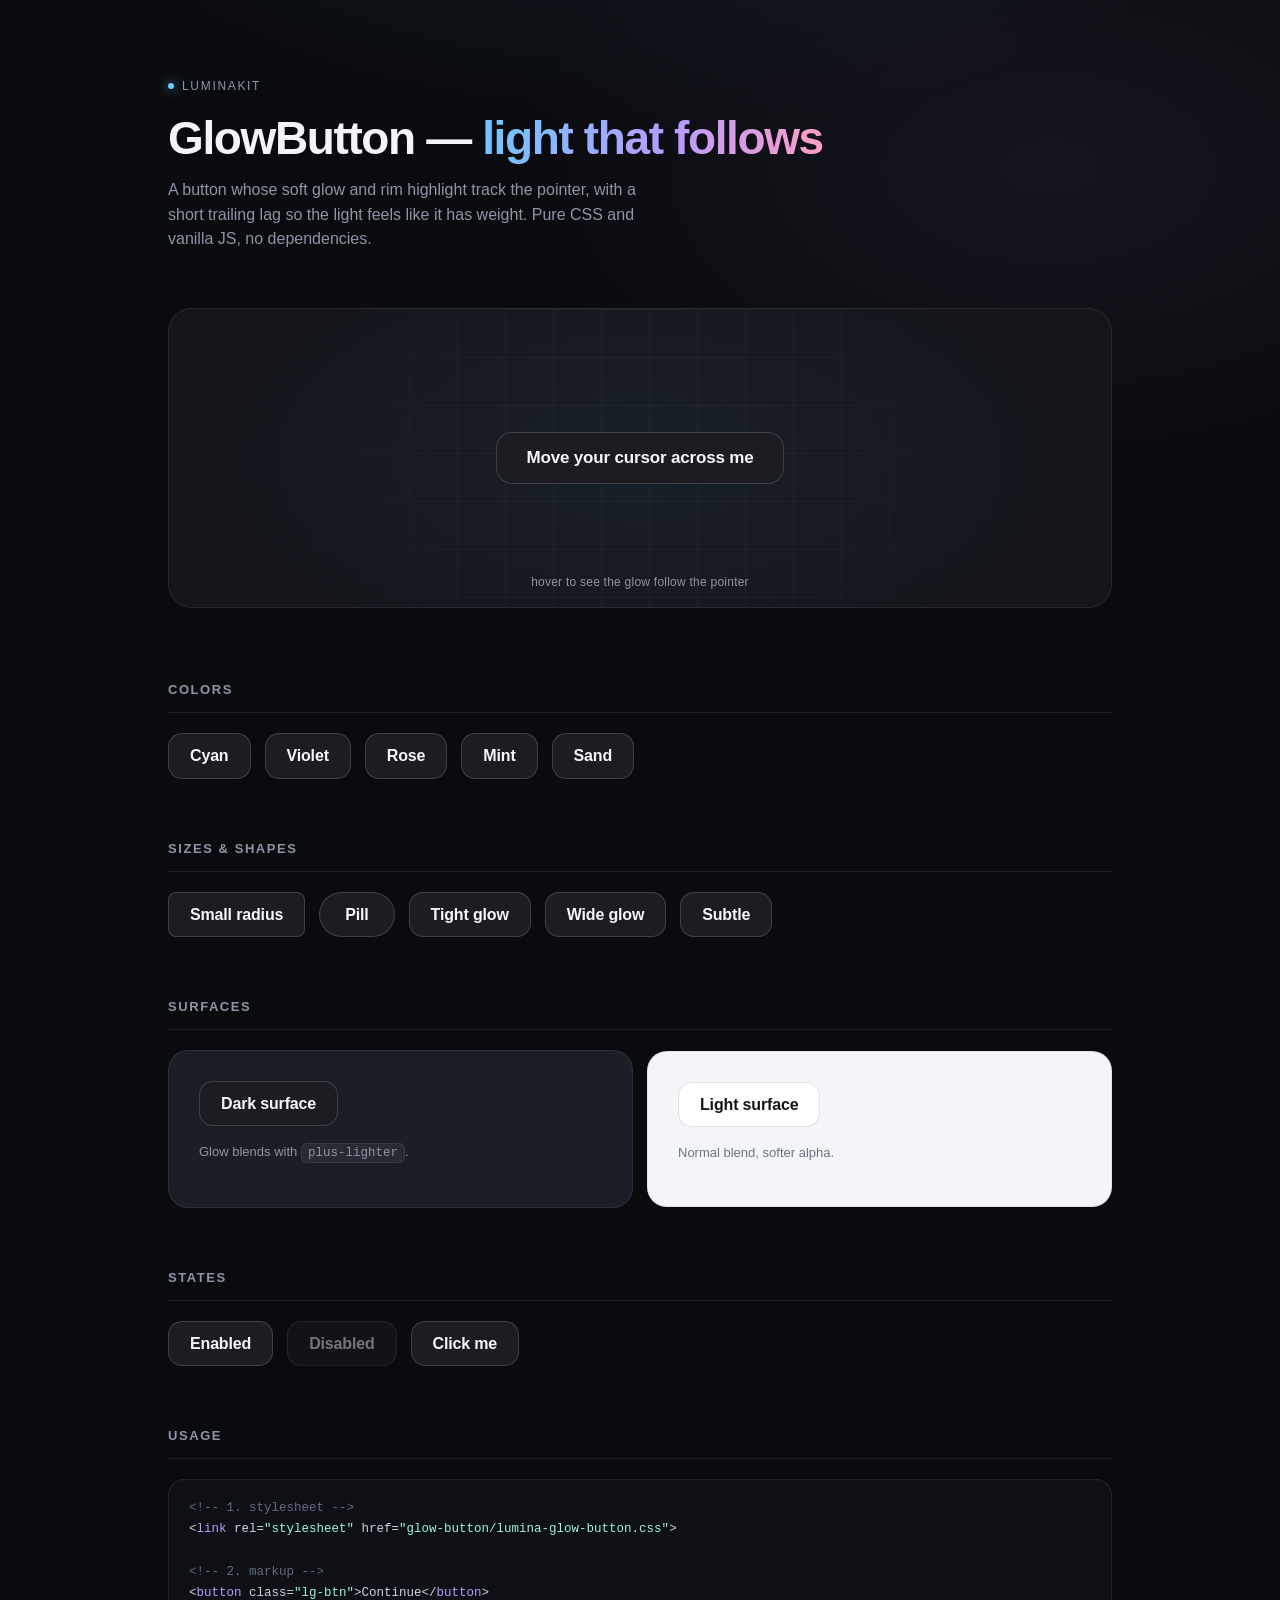
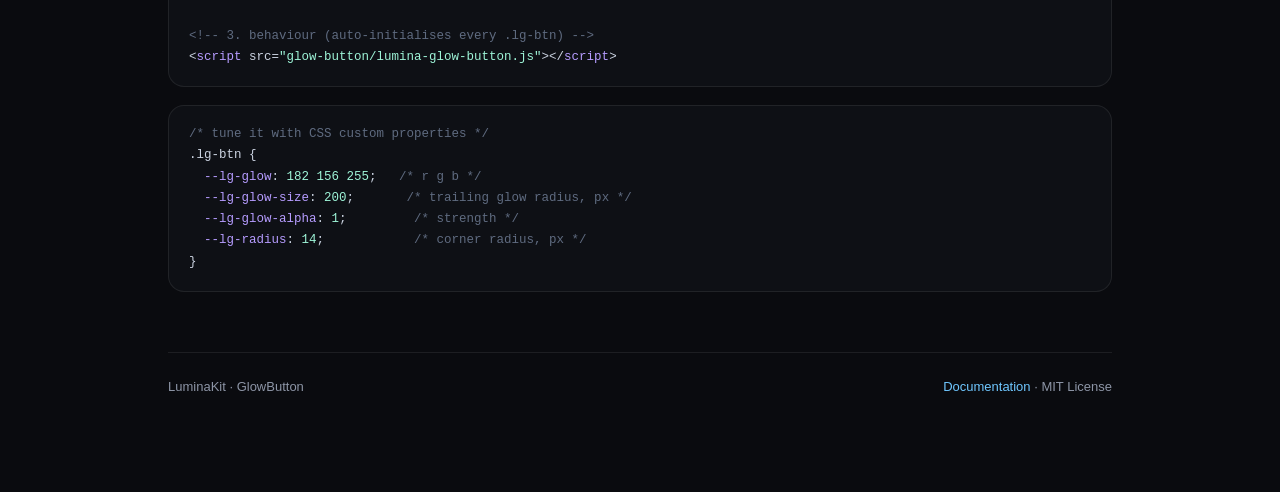
==== web/index.html @ 327c4df5 "feat(web): add GlowButton — pointer-following glow button - Pure HTML/CSS/JS, no dependencies; three" ====
<!DOCTYPE html>
<html lang="en">
<head>
<meta charset="utf-8">
<meta name="viewport" content="width=device-width, initial-scale=1">
<title>LuminaKit — GlowButton</title>
<link rel="stylesheet" href="glow-button/lumina-glow-button.css">
<style>
  :root {
    --bg: #0a0b0f;
    --surface: #14161c;
    --surface-2: #1b1e26;
    --ink: #f2f4f8;
    --muted: #8d95a6;
    --line: rgba(255, 255, 255, 0.08);
    --cyan: 111 199 255;
    --violet: 182 156 255;
    --rose: 255 158 196;
    --mint: 158 245 216;
    --sand: 255 214 158;
  }

  * { box-sizing: border-box; }

  html, body { margin: 0; }

  body {
    background:
      radial-gradient(1100px 620px at 50% -12%, rgba(111, 199, 255, 0.10), transparent 62%),
      radial-gradient(900px 520px at 82% 8%, rgba(182, 156, 255, 0.07), transparent 60%),
      var(--bg);
    color: var(--ink);
    font-family: -apple-system, BlinkMacSystemFont, "Segoe UI", "PingFang SC",
      "Hiragino Sans GB", "Microsoft YaHei", Roboto, Helvetica, Arial, sans-serif;
    -webkit-font-smoothing: antialiased;
    line-height: 1.55;
    min-height: 100vh;
  }

  .wrap {
    max-width: 1000px;
    margin: 0 auto;
    padding: 72px 28px 96px;
  }

  header { margin-bottom: 56px; }

  .eyebrow {
    display: inline-flex;
    align-items: center;
    gap: 8px;
    font-size: 12px;
    letter-spacing: 0.14em;
    text-transform: uppercase;
    color: var(--muted);
    margin-bottom: 18px;
  }

  .eyebrow .pip {
    width: 6px; height: 6px; border-radius: 50%;
    background: rgb(var(--cyan));
    box-shadow: 0 0 12px rgb(var(--cyan) / 0.9);
  }

  h1 {
    font-size: clamp(30px, 5vw, 46px);
    line-height: 1.1;
    letter-spacing: -0.03em;
    font-weight: 640;
    margin: 0 0 14px;
  }

  h1 .grad {
    background: linear-gradient(96deg, rgb(var(--cyan)), rgb(var(--violet)) 55%, rgb(var(--rose)));
    -webkit-background-clip: text;
    background-clip: text;
    color: transparent;
  }

  .lede {
    color: var(--muted);
    font-size: 16px;
    max-width: 56ch;
    margin: 0;
  }

  /* ---------- hero stage ---------- */
  .stage {
    position: relative;
    display: grid;
    place-items: center;
    min-height: 300px;
    margin: 0 0 72px;
    border: 1px solid var(--line);
    border-radius: 24px;
    background:
      radial-gradient(600px 300px at 50% 50%, rgba(111, 199, 255, 0.06), transparent 70%),
      var(--surface);
    overflow: hidden;
  }

  .stage::after {
    content: "";
    position: absolute;
    inset: 0;
    background-image:
      linear-gradient(var(--line) 1px, transparent 1px),
      linear-gradient(90deg, var(--line) 1px, transparent 1px);
    background-size: 48px 48px;
    mask-image: radial-gradient(circle at 50% 50%, #000 30%, transparent 78%);
    -webkit-mask-image: radial-gradient(circle at 50% 50%, #000 30%, transparent 78%);
    pointer-events: none;
    opacity: 0.5;
  }

  .stage .lg-btn {
    position: relative;
    z-index: 1;
    font-size: 17px;
    --lg-pad-x: 30px;
    --lg-pad-y: 16px;
    --lg-radius: 16;
    --lg-glow-size: 220;
  }

  .hint {
    position: absolute;
    bottom: 16px;
    left: 0; right: 0;
    text-align: center;
    font-size: 12px;
    color: var(--muted);
    letter-spacing: 0.02em;
  }

  /* ---------- sections ---------- */
  section { margin-bottom: 60px; }

  h2 {
    font-size: 13px;
    font-weight: 600;
    letter-spacing: 0.12em;
    text-transform: uppercase;
    color: var(--muted);
    margin: 0 0 20px;
    padding-bottom: 12px;
    border-bottom: 1px solid var(--line);
  }

  .row {
    display: flex;
    flex-wrap: wrap;
    gap: 14px;
    align-items: center;
  }

  .panel {
    border: 1px solid var(--line);
    border-radius: 20px;
    padding: 30px;
    background: var(--surface);
  }

  .panel--light {
    background: #f4f5f8;
    border-color: rgba(0, 0, 0, 0.08);
  }

  .panel--dark {
    background: var(--surface-2);
  }

  .caption {
    margin-top: 16px;
    font-size: 13px;
    color: var(--muted);
  }

  .panel--light .caption { color: #6b7280; }

  code {
    font-family: ui-monospace, SFMono-Regular, Menlo, monospace;
    font-size: 12.5px;
    background: rgba(255, 255, 255, 0.06);
    border: 1px solid var(--line);
    border-radius: 6px;
    padding: 2px 6px;
  }

  .codeblock {
    margin-top: 18px;
    padding: 18px 20px;
    border: 1px solid var(--line);
    border-radius: 16px;
    background: #0e1015;
    overflow-x: auto;
  }

  .codeblock pre {
    margin: 0;
    font-family: ui-monospace, SFMono-Regular, Menlo, monospace;
    font-size: 12.5px;
    line-height: 1.7;
    color: #cbd3e1;
  }

  .codeblock .c { color: #5f6b80; }
  .codeblock .k { color: rgb(var(--violet)); }
  .codeblock .s { color: rgb(var(--mint)); }

  footer {
    border-top: 1px solid var(--line);
    padding-top: 24px;
    color: var(--muted);
    font-size: 13px;
    display: flex;
    flex-wrap: wrap;
    gap: 12px;
    justify-content: space-between;
  }

  a { color: rgb(var(--cyan)); text-decoration: none; }
  a:hover { text-decoration: underline; }
</style>
</head>
<body>
<div class="wrap">

  <header>
    <div class="eyebrow"><span class="pip"></span>LuminaKit</div>
    <h1>GlowButton — <span class="grad">light that follows</span></h1>
    <p class="lede">
      A button whose soft glow and rim highlight track the pointer, with a short
      trailing lag so the light feels like it has weight. Pure CSS and vanilla JS,
      no dependencies.
    </p>
  </header>

  <div class="stage">
    <button class="lg-btn" type="button">Move your cursor across me</button>
    <div class="hint">hover to see the glow follow the pointer</div>
  </div>

  <section>
    <h2>Colors</h2>
    <div class="row" id="colors"></div>
  </section>

  <section>
    <h2>Sizes &amp; shapes</h2>
    <div class="row">
      <button class="lg-btn" type="button" style="--lg-radius:8">Small radius</button>
      <button class="lg-btn" type="button" style="--lg-radius:999;--lg-pad-x:26px">Pill</button>
      <button class="lg-btn" type="button" style="--lg-glow-size:90">Tight glow</button>
      <button class="lg-btn" type="button" style="--lg-glow-size:320">Wide glow</button>
      <button class="lg-btn" type="button" style="--lg-glow-alpha:.45">Subtle</button>
    </div>
  </section>

  <section>
    <h2>Surfaces</h2>
    <div class="row">
      <div class="panel panel--dark" style="flex:1 1 320px">
        <div class="row">
          <button class="lg-btn" type="button" style="--lg-glow:var(--violet)">Dark surface</button>
        </div>
        <p class="caption">Glow blends with <code>plus-lighter</code>.</p>
      </div>
      <div class="panel panel--light" style="flex:1 1 320px">
        <div class="row">
          <button class="lg-btn lg-btn--light" type="button" style="--lg-glow:var(--cyan)">Light surface</button>
        </div>
        <p class="caption">Normal blend, softer alpha.</p>
      </div>
    </div>
  </section>

  <section>
    <h2>States</h2>
    <div class="row">
      <button class="lg-btn" type="button" style="--lg-glow:var(--mint)">Enabled</button>
      <button class="lg-btn" type="button" aria-disabled="true">Disabled</button>
      <button class="lg-btn" type="button" style="--lg-glow:var(--sand)">Click me</button>
    </div>
  </section>

  <section>
    <h2>Usage</h2>
    <div class="codeblock">
<pre><span class="c">&lt;!-- 1. stylesheet --&gt;</span>
&lt;<span class="k">link</span> rel=<span class="s">"stylesheet"</span> href=<span class="s">"glow-button/lumina-glow-button.css"</span>&gt;

<span class="c">&lt;!-- 2. markup --&gt;</span>
&lt;<span class="k">button</span> class=<span class="s">"lg-btn"</span>&gt;Continue&lt;/<span class="k">button</span>&gt;

<span class="c">&lt;!-- 3. behaviour (auto-initialises every .lg-btn) --&gt;</span>
&lt;<span class="k">script</span> src=<span class="s">"glow-button/lumina-glow-button.js"</span>&gt;&lt;/<span class="k">script</span>&gt;</pre>
    </div>
    <div class="codeblock">
<pre><span class="c">/* tune it with CSS custom properties */</span>
.lg-btn {
  <span class="k">--lg-glow</span>: <span class="s">182 156 255</span>;   <span class="c">/* r g b */</span>
  <span class="k">--lg-glow-size</span>: <span class="s">200</span>;       <span class="c">/* trailing glow radius, px */</span>
  <span class="k">--lg-glow-alpha</span>: <span class="s">1</span>;         <span class="c">/* strength */</span>
  <span class="k">--lg-radius</span>: <span class="s">14</span>;            <span class="c">/* corner radius, px */</span>
}</pre>
    </div>
  </section>

  <footer>
    <span>LuminaKit · GlowButton</span>
    <span><a href="../README.md">Documentation</a> · MIT License</span>
  </footer>

</div>

<script src="glow-button/lumina-glow-button.js"></script>
<script>
  // Color swatches, built here so the page stays a single file
  (function () {
    var palette = [
      { name: "Cyan",   rgb: "111 199 255" },
      { name: "Violet", rgb: "182 156 255" },
      { name: "Rose",   rgb: "255 158 196" },
      { name: "Mint",   rgb: "158 245 216" },
      { name: "Sand",   rgb: "255 214 158" }
    ];
    var host = document.getElementById("colors");
    palette.forEach(function (c) {
      var b = document.createElement("button");
      b.type = "button";
      b.className = "lg-btn";
      b.textContent = c.name;
      b.style.setProperty("--lg-glow", c.rgb);
      host.appendChild(b);
    });
    // register the freshly created buttons
    window.LuminaGlowButton.init(host);
  })();
</script>
</body>
</html>
---- web/glow-button/lumina-glow-button.css ----
/*!
 * LuminaKit — GlowButton
 * A button whose glow follows the pointer.
 *
 * Public custom properties (set on .lg-btn or any ancestor):
 *   --lg-glow         glow color as "r g b"            default: 111 199 255
 *   --lg-glow-size    radius of the trailing glow (px) default: 160
 *   --lg-glow-alpha   0–1 overall glow strength        default: 1
 *   --lg-radius       corner radius (px)               default: 14
 *   --lg-bg           surface fill                     default: #1b1d23
 *   --lg-fg           label color                      default: #f5f7fa
 *   --lg-border       resting border color             default: rgba(255,255,255,.16)
 *   --lg-pad-x        horizontal padding               default: 22px
 *   --lg-pad-y        vertical padding                 default: 13px
 */

.lg-btn {
  --lg-glow: 111 199 255;
  --lg-glow-size: 160;
  --lg-glow-alpha: 1;
  --lg-radius: 14;
  --lg-bg: #1b1d23;
  --lg-fg: #f5f7fa;
  --lg-border: rgba(255, 255, 255, 0.16);
  --lg-pad-x: 22px;
  --lg-pad-y: 13px;

  /* live pointer position, driven by JS (unit-space px inside the button) */
  --lg-mx: 50%;
  --lg-my: 50%;
  --lg-hover: 0;

  position: relative;
  isolation: isolate;
  display: inline-flex;
  align-items: center;
  justify-content: center;
  gap: 8px;

  padding: var(--lg-pad-y) var(--lg-pad-x);
  border: 0;
  border-radius: calc(var(--lg-radius) * 1px);
  background: var(--lg-bg);
  color: var(--lg-fg);

  font: inherit;
  font-weight: 550;
  letter-spacing: -0.01em;
  line-height: 1.2;
  cursor: pointer;
  overflow: hidden;
  -webkit-tap-highlight-color: transparent;

  /* resting border drawn via inset shadow so it never fights the glow layers */
  box-shadow: inset 0 0 0 1px var(--lg-border);
  transition:
    transform 0.18s cubic-bezier(0.2, 0.8, 0.3, 1),
    box-shadow 0.25s ease;
}

/* ---- 1. soft radial glow that trails the pointer ---- */
.lg-btn::before {
  content: "";
  position: absolute;
  inset: 0;
  /* Must sit ABOVE the button's own background. z-index:-1 would paint the
     glow behind the surface and make it invisible. */
  z-index: 0;
  border-radius: inherit;
  background: radial-gradient(
    calc(var(--lg-glow-size) * 1px) circle at var(--lg-mx) var(--lg-my),
    rgb(var(--lg-glow) / calc(0.55 * var(--lg-glow-alpha))),
    rgb(var(--lg-glow) / calc(0.20 * var(--lg-glow-alpha))) 45%,
    transparent 72%
  );
  opacity: var(--lg-hover);
  transition: opacity 0.25s ease;
  pointer-events: none;
}

/* ---- 2. edge highlight near the pointer ---- */
.lg-btn::after {
  content: "";
  position: absolute;
  inset: 0;
  z-index: 1;
  border-radius: inherit;
  padding: 1.5px;
  background: radial-gradient(
    calc(var(--lg-glow-size) * 0.9px) circle at var(--lg-mx) var(--lg-my),
    rgb(var(--lg-glow) / calc(0.95 * var(--lg-glow-alpha))),
    rgb(var(--lg-glow) / calc(0.30 * var(--lg-glow-alpha))) 40%,
    transparent 70%
  );
  /* keep only the 1.5px ring */
  -webkit-mask:
    linear-gradient(#000 0 0) content-box,
    linear-gradient(#000 0 0);
  -webkit-mask-composite: xor;
  mask:
    linear-gradient(#000 0 0) content-box,
    linear-gradient(#000 0 0);
  mask-composite: exclude;
  opacity: var(--lg-hover);
  transition: opacity 0.25s ease;
  pointer-events: none;
}

/* ---- 3. hot specular dot right under the cursor ---- */
.lg-btn .lg-dot {
  position: absolute;
  z-index: 2;
  left: var(--lg-mx);
  top: var(--lg-my);
  width: 4px;
  height: 4px;
  margin: -2px 0 0 -2px;
  border-radius: 50%;
  background: radial-gradient(
    circle,
    rgb(255 255 255 / calc(0.85 * var(--lg-glow-alpha))),
    transparent 70%
  );
  opacity: var(--lg-hover);
  transition: opacity 0.25s ease;
  pointer-events: none;
}

/* label sits above every glow layer */
.lg-btn > .lg-label {
  position: relative;
  z-index: 3;
  display: inline-flex;
  align-items: center;
  gap: 8px;
}

/* ---- states ---- */
.lg-btn:hover {
  --lg-hover: 1;
}

.lg-btn:active {
  transform: scale(0.975);
}

.lg-btn:focus-visible {
  outline: 2px solid rgb(var(--lg-glow) / 0.9);
  outline-offset: 2px;
}

.lg-btn:disabled,
.lg-btn[aria-disabled="true"] {
  opacity: 0.45;
  cursor: not-allowed;
  --lg-hover: 0 !important;
}

/* light-backdrop variant: swap to normal blending, softer alpha */
.lg-btn--light {
  --lg-bg: #ffffff;
  --lg-fg: #14161a;
  --lg-border: rgba(20, 22, 26, 0.12);
}
.lg-btn--light::before {
  mix-blend-mode: normal;
  background: radial-gradient(
    calc(var(--lg-glow-size) * 1px) circle at var(--lg-mx) var(--lg-my),
    rgb(var(--lg-glow) / calc(0.30 * var(--lg-glow-alpha))),
    rgb(var(--lg-glow) / calc(0.12 * var(--lg-glow-alpha))) 45%,
    transparent 72%
  );
}
.lg-btn--light::after {
  padding: 1.25px;
}

/* brighter blending on dark surfaces */
.lg-btn:not(.lg-btn--light)::before,
.lg-btn:not(.lg-btn--light)::after {
  mix-blend-mode: plus-lighter;
}

@media (prefers-reduced-motion: reduce) {
  .lg-btn,
  .lg-btn::before,
  .lg-btn::after,
  .lg-btn .lg-dot {
    transition-duration: 0.01ms;
  }
  .lg-btn:active {
    transform: none;
  }
}
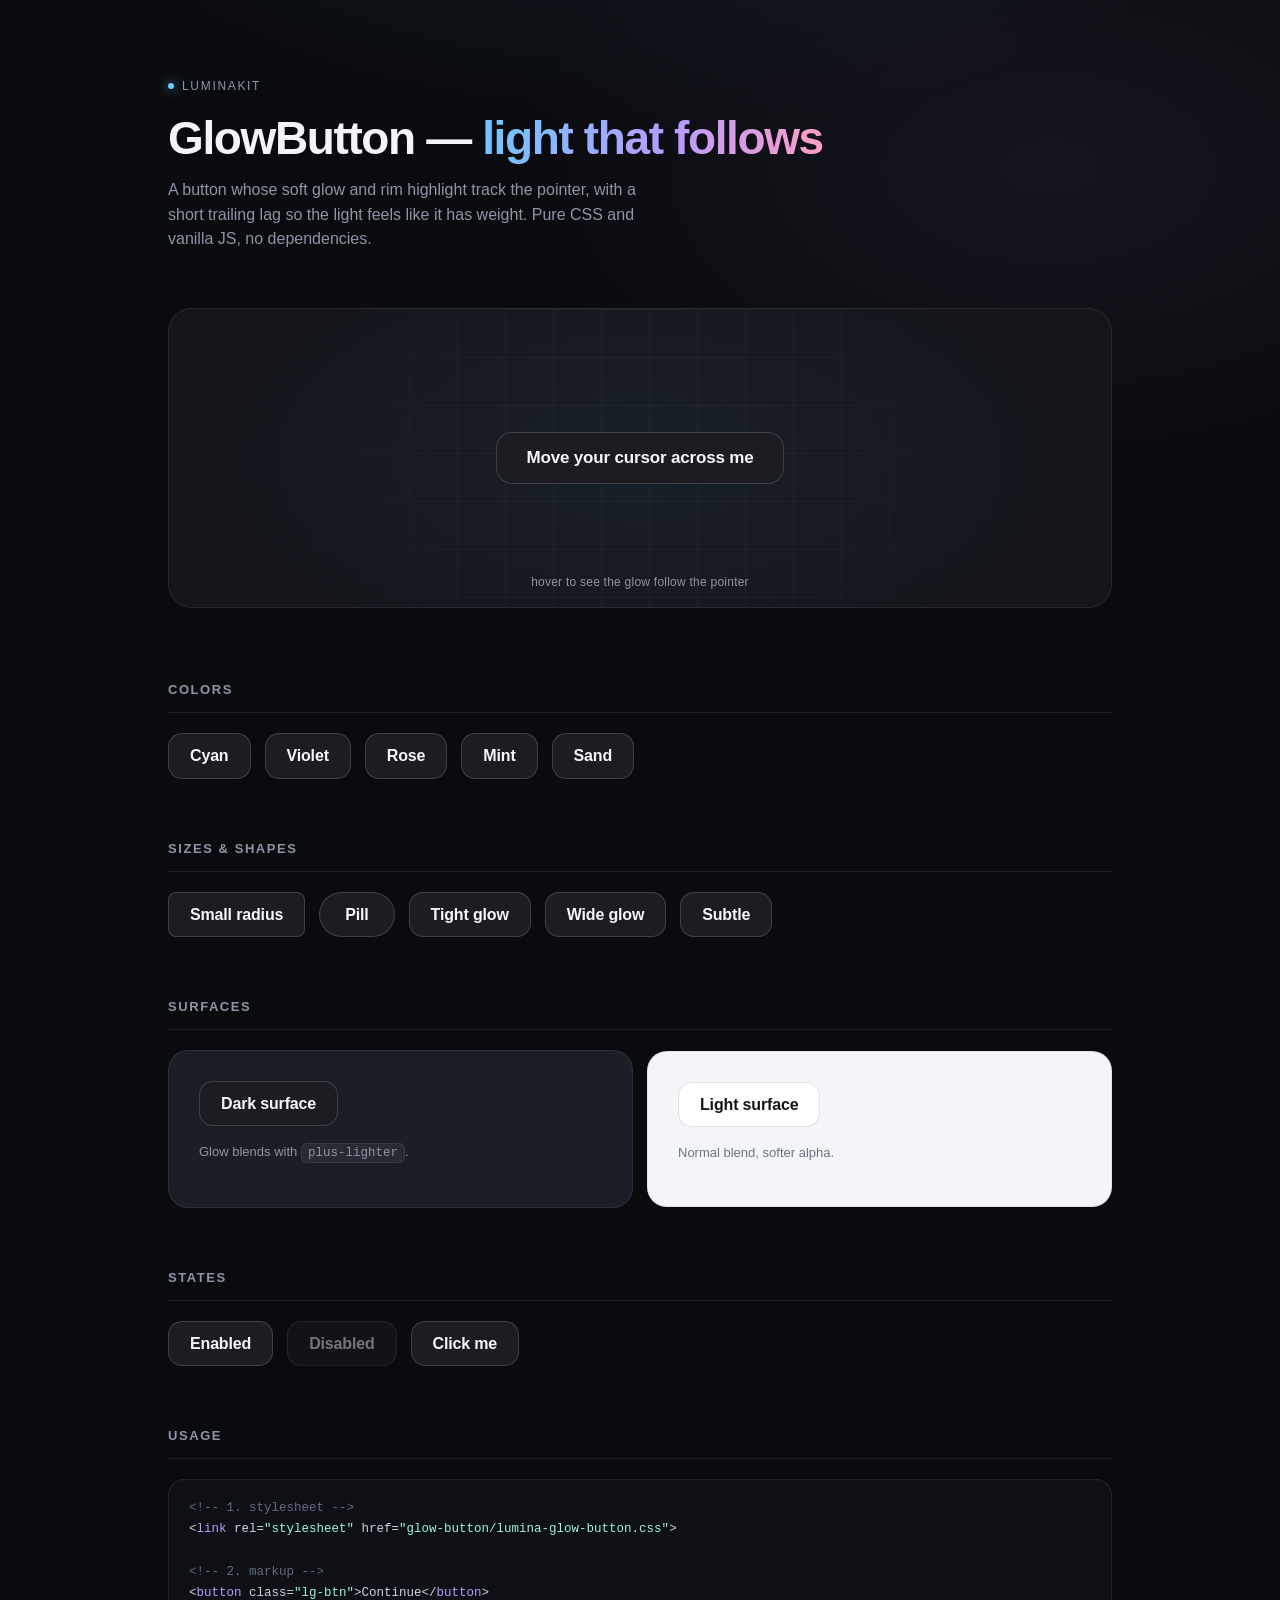
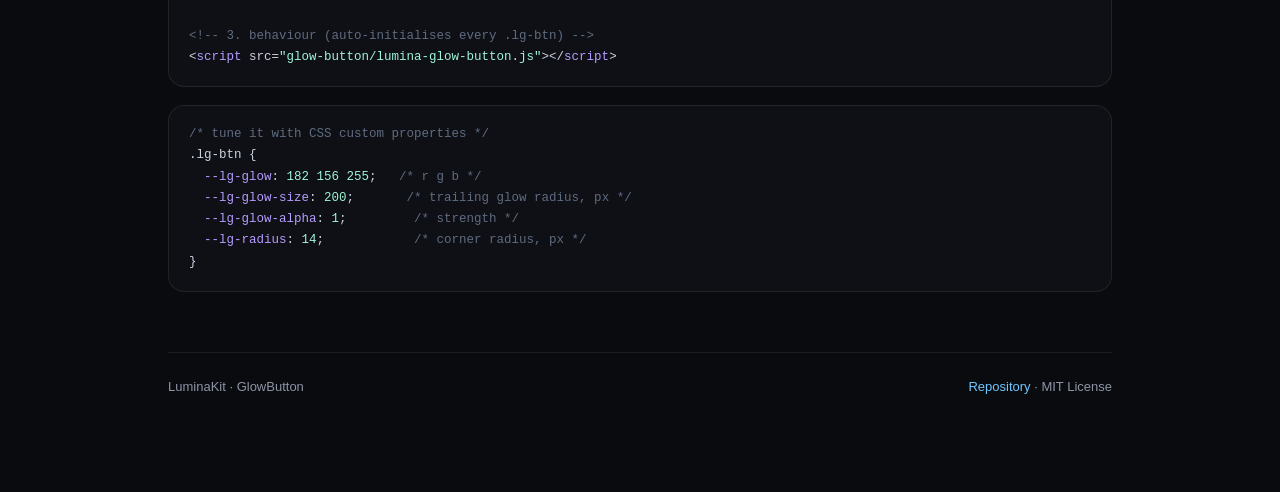
==== commit f759099b: "fix(web): point demo footer to the repo instead of a relative README path A relative ../README.md 40" ====
--- a/web/index.html
+++ b/web/index.html
@@ -309,7 +309,7 @@
 
   <footer>
     <span>LuminaKit · GlowButton</span>
-    <span><a href="../README.md">Documentation</a> · MIT License</span>
+    <span><a href="https://github.com/chen123aaa/LuminaKit">Repository</a> · MIT License</span>
   </footer>
 
 </div>
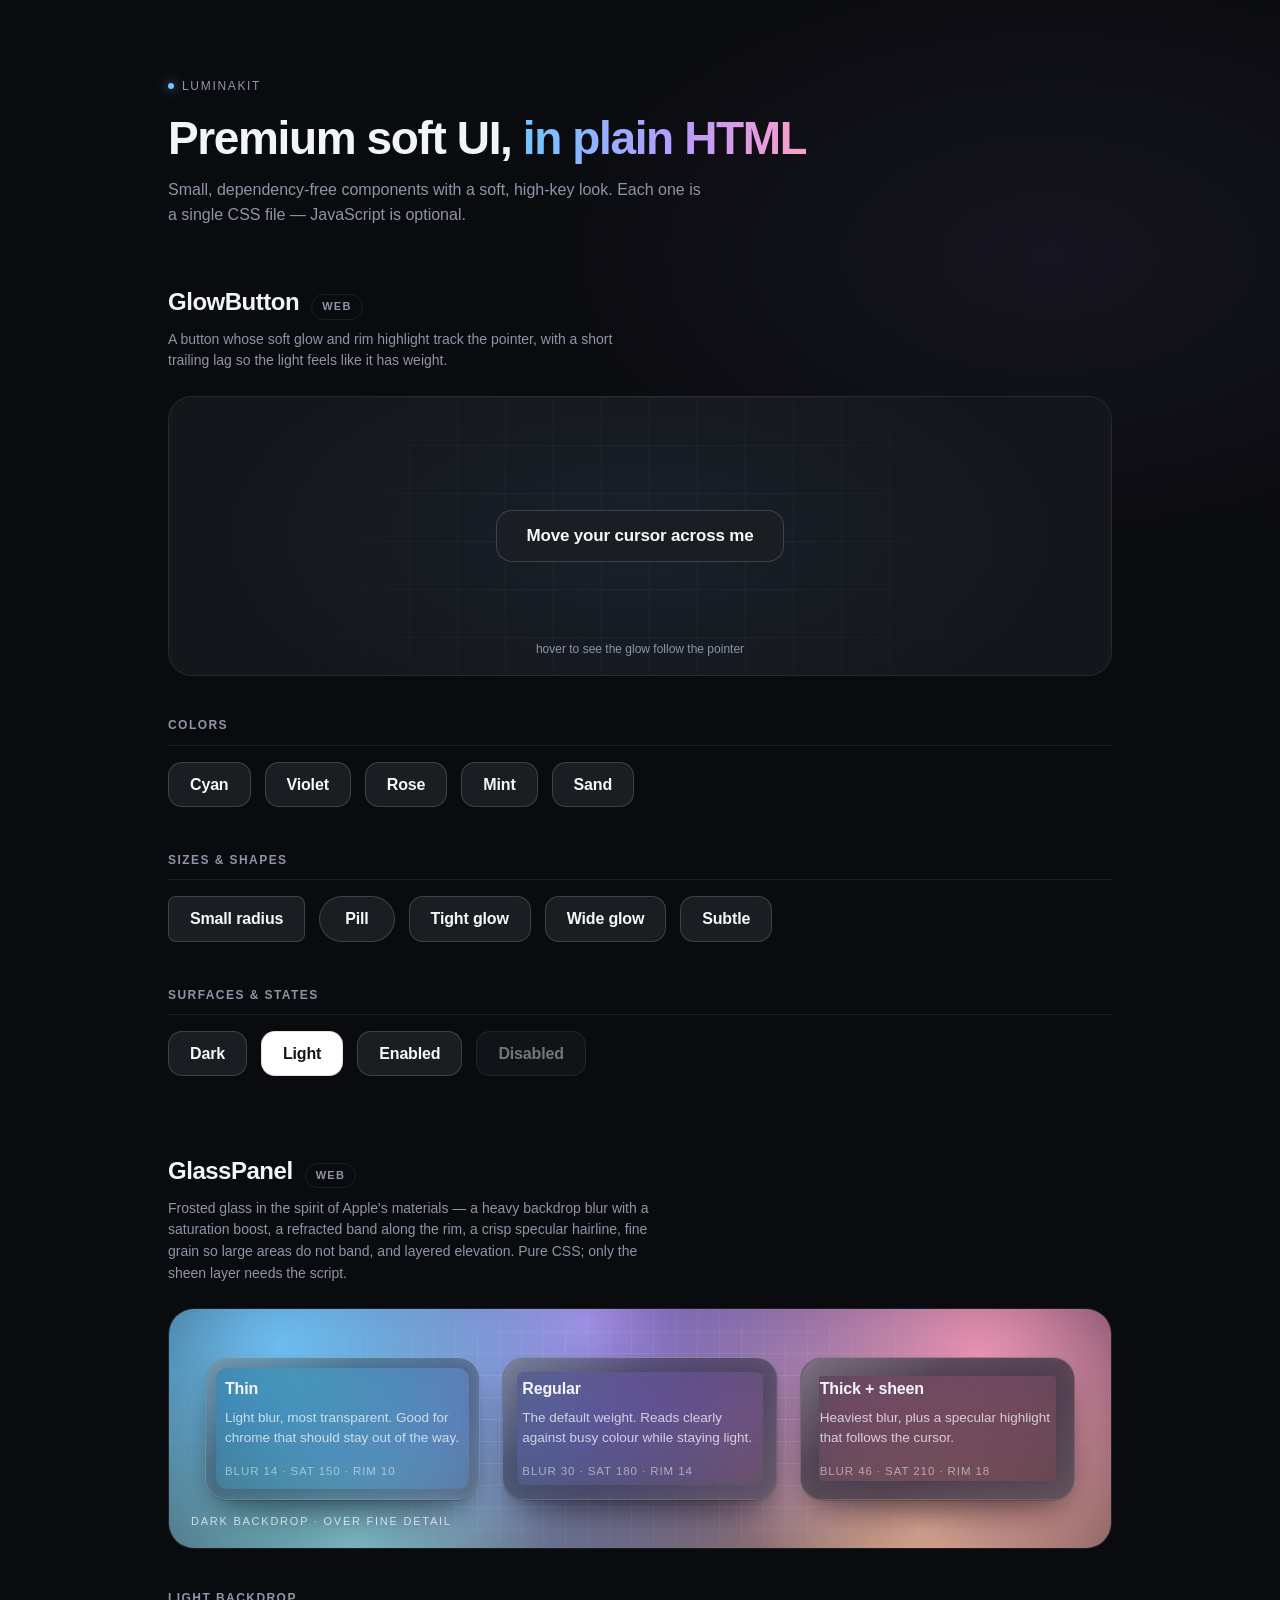
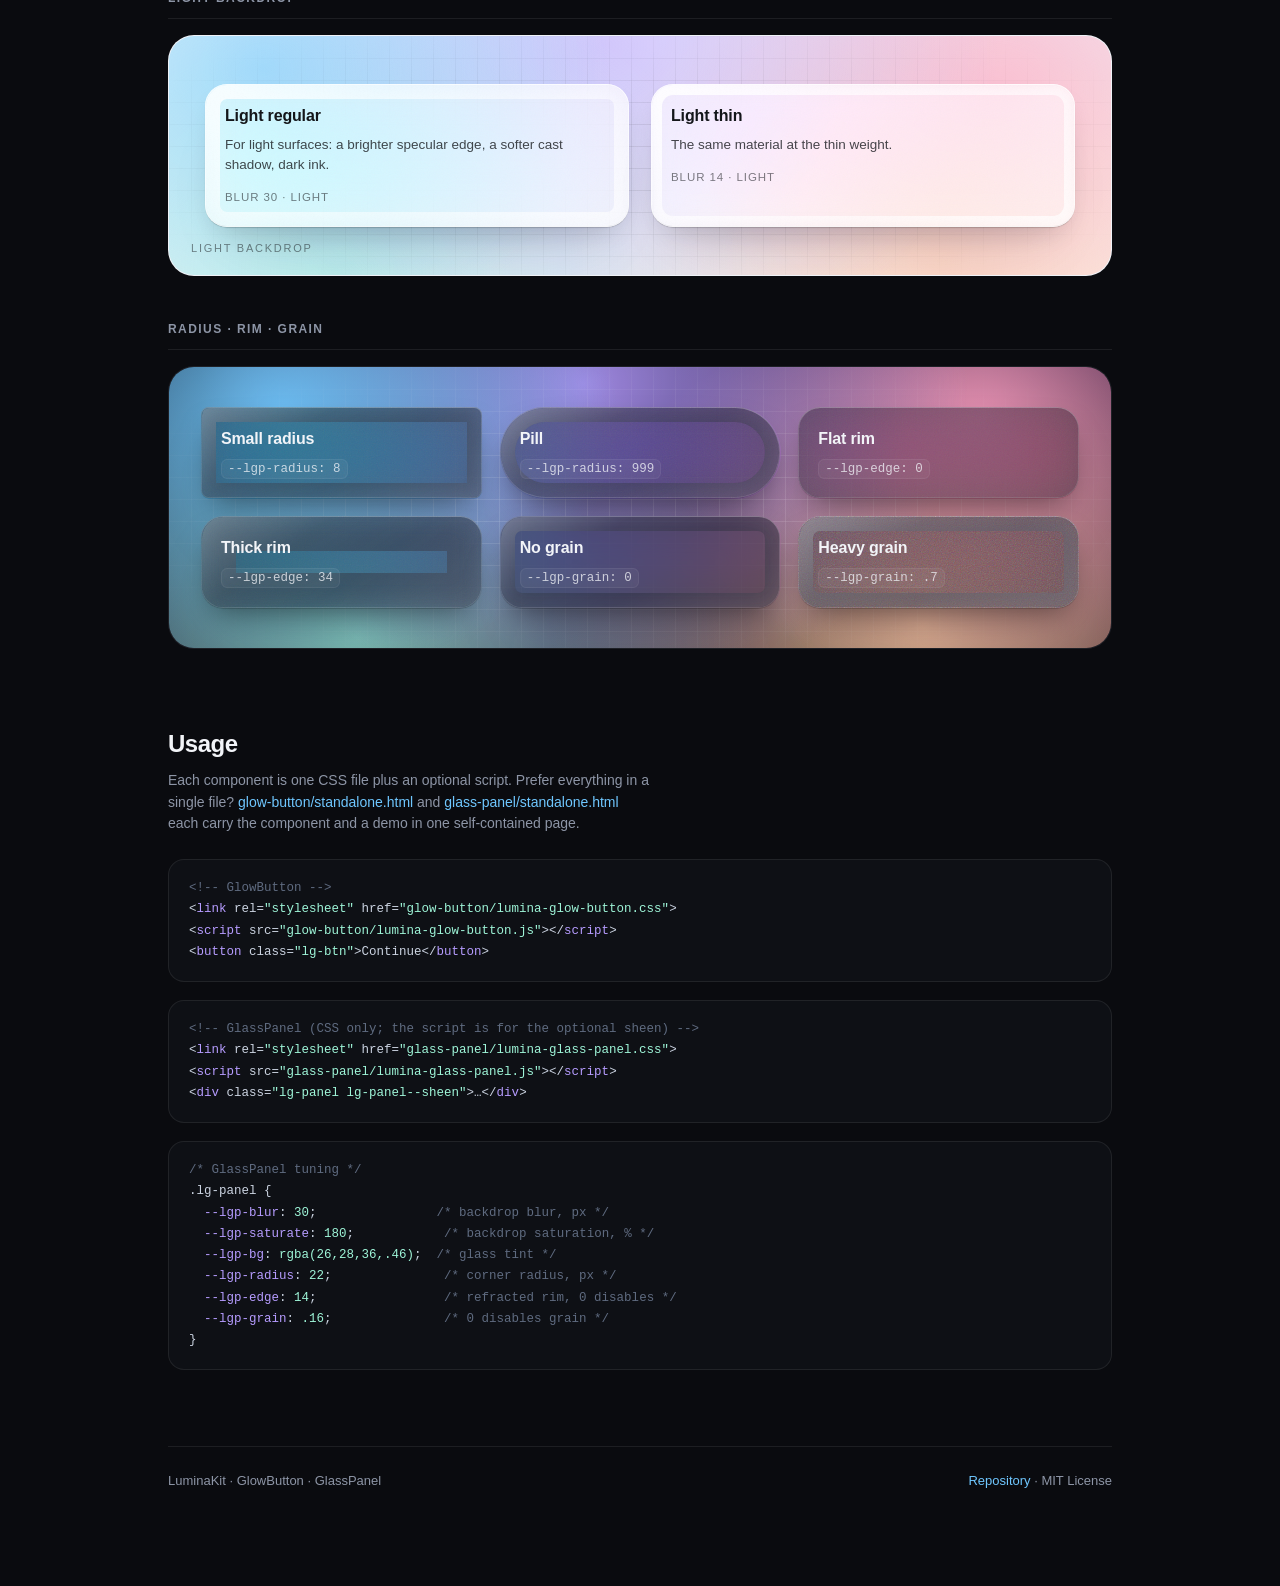
==== commit 4ca725db: "feat(web): add GlassPanel — frosted-glass surface A backdrop-filter glass layer built from four stac" ====
--- a/web/index.html
+++ b/web/index.html
@@ -3,13 +3,13 @@
 <head>
 <meta charset="utf-8">
 <meta name="viewport" content="width=device-width, initial-scale=1">
-<title>LuminaKit — GlowButton</title>
+<title>LuminaKit — components</title>
 <link rel="stylesheet" href="glow-button/lumina-glow-button.css">
+<link rel="stylesheet" href="glass-panel/lumina-glass-panel.css">
 <style>
   :root {
     --bg: #0a0b0f;
     --surface: #14161c;
-    --surface-2: #1b1e26;
     --ink: #f2f4f8;
     --muted: #8d95a6;
     --line: rgba(255, 255, 255, 0.08);
@@ -20,8 +20,7 @@
     --sand: 255 214 158;
   }
 
-  * { box-sizing: border-box; }
-
+  *, *::before, *::after { box-sizing: border-box; }
   html, body { margin: 0; }
 
   body {
@@ -37,190 +36,190 @@
     min-height: 100vh;
   }
 
-  .wrap {
-    max-width: 1000px;
-    margin: 0 auto;
-    padding: 72px 28px 96px;
-  }
+  .wrap { max-width: 1000px; margin: 0 auto; padding: 72px 28px 96px; }
 
   header { margin-bottom: 56px; }
 
   .eyebrow {
-    display: inline-flex;
-    align-items: center;
-    gap: 8px;
-    font-size: 12px;
-    letter-spacing: 0.14em;
-    text-transform: uppercase;
-    color: var(--muted);
-    margin-bottom: 18px;
-  }
-
+    display: inline-flex; align-items: center; gap: 8px;
+    font-size: 12px; letter-spacing: 0.14em; text-transform: uppercase;
+    color: var(--muted); margin-bottom: 18px;
+  }
   .eyebrow .pip {
     width: 6px; height: 6px; border-radius: 50%;
-    background: rgb(var(--cyan));
-    box-shadow: 0 0 12px rgb(var(--cyan) / 0.9);
+    background: rgb(var(--cyan)); box-shadow: 0 0 12px rgb(var(--cyan) / 0.9);
   }
 
   h1 {
-    font-size: clamp(30px, 5vw, 46px);
-    line-height: 1.1;
-    letter-spacing: -0.03em;
-    font-weight: 640;
-    margin: 0 0 14px;
-  }
-
+    font-size: clamp(30px, 5vw, 46px); line-height: 1.1;
+    letter-spacing: -0.03em; font-weight: 640; margin: 0 0 14px;
+  }
   h1 .grad {
     background: linear-gradient(96deg, rgb(var(--cyan)), rgb(var(--violet)) 55%, rgb(var(--rose)));
-    -webkit-background-clip: text;
-    background-clip: text;
-    color: transparent;
-  }
-
-  .lede {
-    color: var(--muted);
-    font-size: 16px;
-    max-width: 56ch;
-    margin: 0;
-  }
-
-  /* ---------- hero stage ---------- */
+    -webkit-background-clip: text; background-clip: text; color: transparent;
+  }
+
+  .lede { color: var(--muted); font-size: 16px; max-width: 60ch; margin: 0; }
+
+  /* component section headings */
+  .comp { margin-bottom: 76px; }
+  .comp > h2 {
+    display: flex; align-items: baseline; gap: 12px; flex-wrap: wrap;
+    font-size: 24px; font-weight: 620; letter-spacing: -0.02em;
+    margin: 0 0 8px; padding: 0; border: 0; text-transform: none; color: var(--ink);
+  }
+  .comp > h2 .tag {
+    font-size: 11px; letter-spacing: 0.12em; text-transform: uppercase;
+    color: var(--muted); border: 1px solid var(--line); border-radius: 999px;
+    padding: 3px 10px; font-weight: 600;
+  }
+  .comp > .sub { color: var(--muted); font-size: 14px; margin: 0 0 24px; max-width: 62ch; }
+
+  h3 {
+    font-size: 12px; font-weight: 600; letter-spacing: 0.12em;
+    text-transform: uppercase; color: var(--muted);
+    margin: 0 0 16px; padding-bottom: 10px; border-bottom: 1px solid var(--line);
+  }
+
+  .row { display: flex; flex-wrap: wrap; gap: 14px; align-items: center; }
+
   .stage {
-    position: relative;
-    display: grid;
-    place-items: center;
-    min-height: 300px;
-    margin: 0 0 72px;
-    border: 1px solid var(--line);
-    border-radius: 24px;
+    position: relative; display: grid; place-items: center; min-height: 280px;
+    margin-bottom: 40px; border: 1px solid var(--line); border-radius: 24px;
     background:
       radial-gradient(600px 300px at 50% 50%, rgba(111, 199, 255, 0.06), transparent 70%),
       var(--surface);
     overflow: hidden;
   }
-
   .stage::after {
-    content: "";
-    position: absolute;
-    inset: 0;
+    content: ""; position: absolute; inset: 0;
     background-image:
       linear-gradient(var(--line) 1px, transparent 1px),
       linear-gradient(90deg, var(--line) 1px, transparent 1px);
     background-size: 48px 48px;
     mask-image: radial-gradient(circle at 50% 50%, #000 30%, transparent 78%);
     -webkit-mask-image: radial-gradient(circle at 50% 50%, #000 30%, transparent 78%);
-    pointer-events: none;
+    pointer-events: none; opacity: 0.5;
+  }
+  .stage .lg-btn {
+    position: relative; z-index: 1; font-size: 17px;
+    --lg-pad-x: 30px; --lg-pad-y: 16px; --lg-radius: 16; --lg-glow-size: 220;
+  }
+  .hint {
+    position: absolute; bottom: 16px; left: 0; right: 0; text-align: center;
+    font-size: 12px; color: var(--muted);
+  }
+
+  section { margin-bottom: 44px; }
+
+  /* ---------- glass stage: a vivid, detailed backdrop so the blur reads ---------- */
+  .glass-stage {
+    position: relative;
+    border: 1px solid var(--line);
+    border-radius: 26px;
+    padding: 48px 36px;
+    overflow: hidden;
+    margin-bottom: 40px;
+    background: #0b0d13;
+    isolation: isolate;
+  }
+  /* big colour fields */
+  .glass-stage .wall {
+    position: absolute; inset: 0; pointer-events: none;
+    background:
+      radial-gradient(540px 440px at 12% 16%, rgb(var(--cyan) / 0.9), transparent 62%),
+      radial-gradient(600px 500px at 44% 6%, rgb(var(--violet) / 0.85), transparent 64%),
+      radial-gradient(500px 440px at 86% 20%, rgb(var(--rose) / 0.85), transparent 62%),
+      radial-gradient(620px 520px at 20% 96%, rgb(var(--mint) / 0.75), transparent 64%),
+      radial-gradient(580px 480px at 80% 92%, rgb(var(--sand) / 0.8), transparent 64%),
+      linear-gradient(158deg, #0f1526, #1b1030 46%, #2a1226);
+  }
+  /* fine high-frequency detail is what actually makes a blur legible */
+  .glass-stage .detail {
+    position: absolute; inset: 0; pointer-events: none; opacity: 0.55;
+    background-image:
+      linear-gradient(rgba(255,255,255,.22) 1px, transparent 1px),
+      linear-gradient(90deg, rgba(255,255,255,.22) 1px, transparent 1px);
+    background-size: 22px 22px;
+    -webkit-mask-image: radial-gradient(ellipse at 50% 50%, #000 25%, transparent 88%);
+    mask-image: radial-gradient(ellipse at 50% 50%, #000 25%, transparent 88%);
+  }
+  .glass-stage .caption {
+    position: absolute; left: 22px; bottom: 18px;
+    font-size: 11px; letter-spacing: 0.16em; text-transform: uppercase;
+    color: rgba(255, 255, 255, 0.72); pointer-events: none;
+  }
+  .glass-stage--light { background: #eef1f6; }
+  .glass-stage--light .wall {
+    background:
+      radial-gradient(540px 440px at 10% 14%, rgb(var(--cyan) / 0.55), transparent 64%),
+      radial-gradient(600px 500px at 46% 4%, rgb(var(--violet) / 0.5), transparent 66%),
+      radial-gradient(500px 440px at 88% 22%, rgb(var(--rose) / 0.55), transparent 64%),
+      radial-gradient(620px 520px at 18% 98%, rgb(var(--mint) / 0.5), transparent 66%),
+      radial-gradient(580px 480px at 82% 94%, rgb(var(--sand) / 0.55), transparent 66%),
+      linear-gradient(158deg, #f3f6fb, #eef0f8 50%, #f7f1f6);
+  }
+  .glass-stage--light .detail {
     opacity: 0.5;
-  }
-
-  .stage .lg-btn {
+    background-image:
+      linear-gradient(rgba(20,22,26,.16) 1px, transparent 1px),
+      linear-gradient(90deg, rgba(20,22,26,.16) 1px, transparent 1px);
+  }
+  .glass-stage--light .caption { color: rgba(20, 22, 26, 0.5); }
+
+  .glass-stage .panels {
     position: relative;
-    z-index: 1;
-    font-size: 17px;
-    --lg-pad-x: 30px;
-    --lg-pad-y: 16px;
-    --lg-radius: 16;
-    --lg-glow-size: 220;
-  }
-
-  .hint {
-    position: absolute;
-    bottom: 16px;
-    left: 0; right: 0;
-    text-align: center;
-    font-size: 12px;
-    color: var(--muted);
-    letter-spacing: 0.02em;
-  }
-
-  /* ---------- sections ---------- */
-  section { margin-bottom: 60px; }
-
-  h2 {
-    font-size: 13px;
-    font-weight: 600;
-    letter-spacing: 0.12em;
-    text-transform: uppercase;
-    color: var(--muted);
-    margin: 0 0 20px;
-    padding-bottom: 12px;
-    border-bottom: 1px solid var(--line);
-  }
-
-  .row {
-    display: flex;
-    flex-wrap: wrap;
-    gap: 14px;
-    align-items: center;
-  }
-
-  .panel {
-    border: 1px solid var(--line);
-    border-radius: 20px;
-    padding: 30px;
-    background: var(--surface);
-  }
-
-  .panel--light {
-    background: #f4f5f8;
-    border-color: rgba(0, 0, 0, 0.08);
-  }
-
-  .panel--dark {
-    background: var(--surface-2);
-  }
-
-  .caption {
-    margin-top: 16px;
-    font-size: 13px;
-    color: var(--muted);
-  }
-
-  .panel--light .caption { color: #6b7280; }
+    display: grid;
+    grid-template-columns: repeat(auto-fit, minmax(230px, 1fr));
+    gap: 22px;
+  }
+
+  .lg-panel h4 {
+    margin: 0 0 6px; font-size: 16px; font-weight: 620; letter-spacing: -0.01em;
+  }
+  .lg-panel p { margin: 0; font-size: 13.5px; opacity: 0.78; line-height: 1.5; }
+  .lg-panel .meta {
+    margin-top: 14px; font-size: 11.5px; letter-spacing: 0.08em;
+    text-transform: uppercase; opacity: 0.55;
+  }
+
+  .panel-grid {
+    display: grid;
+    grid-template-columns: repeat(auto-fit, minmax(210px, 1fr));
+    gap: 18px;
+  }
 
   code {
     font-family: ui-monospace, SFMono-Regular, Menlo, monospace;
-    font-size: 12.5px;
-    background: rgba(255, 255, 255, 0.06);
-    border: 1px solid var(--line);
-    border-radius: 6px;
-    padding: 2px 6px;
+    font-size: 12.5px; background: rgba(255, 255, 255, 0.06);
+    border: 1px solid var(--line); border-radius: 6px; padding: 2px 6px;
   }
 
   .codeblock {
-    margin-top: 18px;
-    padding: 18px 20px;
-    border: 1px solid var(--line);
-    border-radius: 16px;
-    background: #0e1015;
-    overflow-x: auto;
-  }
-
+    margin-top: 18px; padding: 18px 20px; border: 1px solid var(--line);
+    border-radius: 16px; background: #0e1015; overflow-x: auto;
+  }
   .codeblock pre {
-    margin: 0;
-    font-family: ui-monospace, SFMono-Regular, Menlo, monospace;
-    font-size: 12.5px;
-    line-height: 1.7;
-    color: #cbd3e1;
-  }
-
+    margin: 0; font-family: ui-monospace, SFMono-Regular, Menlo, monospace;
+    font-size: 12.5px; line-height: 1.7; color: #cbd3e1;
+  }
   .codeblock .c { color: #5f6b80; }
   .codeblock .k { color: rgb(var(--violet)); }
   .codeblock .s { color: rgb(var(--mint)); }
 
   footer {
-    border-top: 1px solid var(--line);
-    padding-top: 24px;
-    color: var(--muted);
-    font-size: 13px;
-    display: flex;
-    flex-wrap: wrap;
-    gap: 12px;
-    justify-content: space-between;
+    border-top: 1px solid var(--line); padding-top: 24px;
+    color: var(--muted); font-size: 13px;
+    display: flex; flex-wrap: wrap; gap: 12px; justify-content: space-between;
   }
 
   a { color: rgb(var(--cyan)); text-decoration: none; }
   a:hover { text-decoration: underline; }
+
+  @media (max-width: 620px) {
+    .wrap { padding: 48px 18px 72px; }
+    .glass-stage { padding: 32px 20px; }
+  }
 </style>
 </head>
 <body>
@@ -228,95 +227,189 @@
 
   <header>
     <div class="eyebrow"><span class="pip"></span>LuminaKit</div>
-    <h1>GlowButton — <span class="grad">light that follows</span></h1>
+    <h1>Premium soft UI, <span class="grad">in plain HTML</span></h1>
     <p class="lede">
-      A button whose soft glow and rim highlight track the pointer, with a short
-      trailing lag so the light feels like it has weight. Pure CSS and vanilla JS,
-      no dependencies.
+      Small, dependency-free components with a soft, high-key look.
+      Each one is a single CSS file — JavaScript is optional.
     </p>
   </header>
 
-  <div class="stage">
-    <button class="lg-btn" type="button">Move your cursor across me</button>
-    <div class="hint">hover to see the glow follow the pointer</div>
+  <!-- ================= GlowButton ================= -->
+  <div class="comp">
+    <h2>GlowButton <span class="tag">Web</span></h2>
+    <p class="sub">
+      A button whose soft glow and rim highlight track the pointer, with a short
+      trailing lag so the light feels like it has weight.
+    </p>
+
+    <div class="stage">
+      <button class="lg-btn" type="button">Move your cursor across me</button>
+      <div class="hint">hover to see the glow follow the pointer</div>
+    </div>
+
+    <section>
+      <h3>Colors</h3>
+      <div class="row" id="colors"></div>
+    </section>
+
+    <section>
+      <h3>Sizes &amp; shapes</h3>
+      <div class="row">
+        <button class="lg-btn" type="button" style="--lg-radius:8">Small radius</button>
+        <button class="lg-btn" type="button" style="--lg-radius:999;--lg-pad-x:26px">Pill</button>
+        <button class="lg-btn" type="button" style="--lg-glow-size:90">Tight glow</button>
+        <button class="lg-btn" type="button" style="--lg-glow-size:320">Wide glow</button>
+        <button class="lg-btn" type="button" style="--lg-glow-alpha:.45">Subtle</button>
+      </div>
+    </section>
+
+    <section>
+      <h3>Surfaces &amp; states</h3>
+      <div class="row">
+        <button class="lg-btn" type="button" style="--lg-glow:var(--violet)">Dark</button>
+        <button class="lg-btn lg-btn--light" type="button" style="--lg-glow:var(--cyan)">Light</button>
+        <button class="lg-btn" type="button" style="--lg-glow:var(--mint)">Enabled</button>
+        <button class="lg-btn" type="button" aria-disabled="true">Disabled</button>
+      </div>
+    </section>
   </div>
 
-  <section>
-    <h2>Colors</h2>
-    <div class="row" id="colors"></div>
-  </section>
-
-  <section>
-    <h2>Sizes &amp; shapes</h2>
-    <div class="row">
-      <button class="lg-btn" type="button" style="--lg-radius:8">Small radius</button>
-      <button class="lg-btn" type="button" style="--lg-radius:999;--lg-pad-x:26px">Pill</button>
-      <button class="lg-btn" type="button" style="--lg-glow-size:90">Tight glow</button>
-      <button class="lg-btn" type="button" style="--lg-glow-size:320">Wide glow</button>
-      <button class="lg-btn" type="button" style="--lg-glow-alpha:.45">Subtle</button>
+  <!-- ================= GlassPanel ================= -->
+  <div class="comp">
+    <h2>GlassPanel <span class="tag">Web</span></h2>
+    <p class="sub">
+      Frosted glass in the spirit of Apple's materials — a heavy backdrop blur
+      with a saturation boost, a refracted band along the rim, a crisp specular
+      hairline, fine grain so large areas do not band, and layered elevation.
+      Pure CSS; only the sheen layer needs the script.
+    </p>
+
+    <div class="glass-stage">
+      <div class="wall"></div>
+      <div class="detail"></div>
+      <div class="panels">
+        <div class="lg-panel lg-panel--thin">
+          <h4>Thin</h4>
+          <p>Light blur, most transparent. Good for chrome that should stay out of the way.</p>
+          <div class="meta">blur 14 · sat 150 · rim 10</div>
+        </div>
+        <div class="lg-panel">
+          <h4>Regular</h4>
+          <p>The default weight. Reads clearly against busy colour while staying light.</p>
+          <div class="meta">blur 30 · sat 180 · rim 14</div>
+        </div>
+        <div class="lg-panel lg-panel--thick lg-panel--sheen">
+          <h4>Thick + sheen</h4>
+          <p>Heaviest blur, plus a specular highlight that follows the cursor.</p>
+          <div class="meta">blur 46 · sat 210 · rim 18</div>
+        </div>
+      </div>
+      <div class="caption">dark backdrop · over fine detail</div>
     </div>
-  </section>
-
-  <section>
-    <h2>Surfaces</h2>
-    <div class="row">
-      <div class="panel panel--dark" style="flex:1 1 320px">
-        <div class="row">
-          <button class="lg-btn" type="button" style="--lg-glow:var(--violet)">Dark surface</button>
+
+    <section>
+      <h3>Light backdrop</h3>
+      <div class="glass-stage glass-stage--light">
+        <div class="wall"></div>
+        <div class="detail"></div>
+        <div class="panels">
+          <div class="lg-panel lg-panel--light">
+            <h4>Light regular</h4>
+            <p>For light surfaces: a brighter specular edge, a softer cast shadow, dark ink.</p>
+            <div class="meta">blur 30 · light</div>
+          </div>
+          <div class="lg-panel lg-panel--light lg-panel--thin">
+            <h4>Light thin</h4>
+            <p>The same material at the thin weight.</p>
+            <div class="meta">blur 14 · light</div>
+          </div>
         </div>
-        <p class="caption">Glow blends with <code>plus-lighter</code>.</p>
+        <div class="caption">light backdrop</div>
       </div>
-      <div class="panel panel--light" style="flex:1 1 320px">
-        <div class="row">
-          <button class="lg-btn lg-btn--light" type="button" style="--lg-glow:var(--cyan)">Light surface</button>
+    </section>
+
+    <section>
+      <h3>Radius · rim · grain</h3>
+      <div class="glass-stage" style="padding:40px 32px">
+        <div class="wall"></div>
+        <div class="detail"></div>
+        <div class="panel-grid">
+          <div class="lg-panel" style="--lgp-radius:8">
+            <h4>Small radius</h4>
+            <p><code>--lgp-radius: 8</code></p>
+          </div>
+          <div class="lg-panel" style="--lgp-radius:999">
+            <h4>Pill</h4>
+            <p><code>--lgp-radius: 999</code></p>
+          </div>
+          <div class="lg-panel" style="--lgp-edge:0">
+            <h4>Flat rim</h4>
+            <p><code>--lgp-edge: 0</code></p>
+          </div>
+          <div class="lg-panel" style="--lgp-edge:34">
+            <h4>Thick rim</h4>
+            <p><code>--lgp-edge: 34</code></p>
+          </div>
+          <div class="lg-panel" style="--lgp-grain:0">
+            <h4>No grain</h4>
+            <p><code>--lgp-grain: 0</code></p>
+          </div>
+          <div class="lg-panel" style="--lgp-grain:.7">
+            <h4>Heavy grain</h4>
+            <p><code>--lgp-grain: .7</code></p>
+          </div>
         </div>
-        <p class="caption">Normal blend, softer alpha.</p>
       </div>
+    </section>
+  </div>
+
+  <!-- ================= Usage ================= -->
+  <div class="comp">
+    <h2>Usage</h2>
+    <p class="sub">
+      Each component is one CSS file plus an optional script. Prefer everything
+      in a single file? <a href="glow-button/standalone.html">glow-button/standalone.html</a>
+      and <a href="glass-panel/standalone.html">glass-panel/standalone.html</a>
+      each carry the component and a demo in one self-contained page.
+    </p>
+
+    <div class="codeblock">
+<pre><span class="c">&lt;!-- GlowButton --&gt;</span>
+&lt;<span class="k">link</span> rel=<span class="s">"stylesheet"</span> href=<span class="s">"glow-button/lumina-glow-button.css"</span>&gt;
+&lt;<span class="k">script</span> src=<span class="s">"glow-button/lumina-glow-button.js"</span>&gt;&lt;/<span class="k">script</span>&gt;
+&lt;<span class="k">button</span> class=<span class="s">"lg-btn"</span>&gt;Continue&lt;/<span class="k">button</span>&gt;</pre>
     </div>
-  </section>
-
-  <section>
-    <h2>States</h2>
-    <div class="row">
-      <button class="lg-btn" type="button" style="--lg-glow:var(--mint)">Enabled</button>
-      <button class="lg-btn" type="button" aria-disabled="true">Disabled</button>
-      <button class="lg-btn" type="button" style="--lg-glow:var(--sand)">Click me</button>
+
+    <div class="codeblock">
+<pre><span class="c">&lt;!-- GlassPanel (CSS only; the script is for the optional sheen) --&gt;</span>
+&lt;<span class="k">link</span> rel=<span class="s">"stylesheet"</span> href=<span class="s">"glass-panel/lumina-glass-panel.css"</span>&gt;
+&lt;<span class="k">script</span> src=<span class="s">"glass-panel/lumina-glass-panel.js"</span>&gt;&lt;/<span class="k">script</span>&gt;
+&lt;<span class="k">div</span> class=<span class="s">"lg-panel lg-panel--sheen"</span>&gt;…&lt;/<span class="k">div</span>&gt;</pre>
     </div>
-  </section>
-
-  <section>
-    <h2>Usage</h2>
+
     <div class="codeblock">
-<pre><span class="c">&lt;!-- 1. stylesheet --&gt;</span>
-&lt;<span class="k">link</span> rel=<span class="s">"stylesheet"</span> href=<span class="s">"glow-button/lumina-glow-button.css"</span>&gt;
-
-<span class="c">&lt;!-- 2. markup --&gt;</span>
-&lt;<span class="k">button</span> class=<span class="s">"lg-btn"</span>&gt;Continue&lt;/<span class="k">button</span>&gt;
-
-<span class="c">&lt;!-- 3. behaviour (auto-initialises every .lg-btn) --&gt;</span>
-&lt;<span class="k">script</span> src=<span class="s">"glow-button/lumina-glow-button.js"</span>&gt;&lt;/<span class="k">script</span>&gt;</pre>
-    </div>
-    <div class="codeblock">
-<pre><span class="c">/* tune it with CSS custom properties */</span>
-.lg-btn {
-  <span class="k">--lg-glow</span>: <span class="s">182 156 255</span>;   <span class="c">/* r g b */</span>
-  <span class="k">--lg-glow-size</span>: <span class="s">200</span>;       <span class="c">/* trailing glow radius, px */</span>
-  <span class="k">--lg-glow-alpha</span>: <span class="s">1</span>;         <span class="c">/* strength */</span>
-  <span class="k">--lg-radius</span>: <span class="s">14</span>;            <span class="c">/* corner radius, px */</span>
+<pre><span class="c">/* GlassPanel tuning */</span>
+.lg-panel {
+  <span class="k">--lgp-blur</span>: <span class="s">30</span>;                <span class="c">/* backdrop blur, px */</span>
+  <span class="k">--lgp-saturate</span>: <span class="s">180</span>;            <span class="c">/* backdrop saturation, % */</span>
+  <span class="k">--lgp-bg</span>: <span class="s">rgba(26,28,36,.46)</span>;  <span class="c">/* glass tint */</span>
+  <span class="k">--lgp-radius</span>: <span class="s">22</span>;               <span class="c">/* corner radius, px */</span>
+  <span class="k">--lgp-edge</span>: <span class="s">14</span>;                 <span class="c">/* refracted rim, 0 disables */</span>
+  <span class="k">--lgp-grain</span>: <span class="s">.16</span>;               <span class="c">/* 0 disables grain */</span>
 }</pre>
     </div>
-  </section>
+  </div>
 
   <footer>
-    <span>LuminaKit · GlowButton</span>
+    <span>LuminaKit · GlowButton · GlassPanel</span>
     <span><a href="https://github.com/chen123aaa/LuminaKit">Repository</a> · MIT License</span>
   </footer>
 
 </div>
 
 <script src="glow-button/lumina-glow-button.js"></script>
+<script src="glass-panel/lumina-glass-panel.js"></script>
 <script>
-  // Color swatches, built here so the page stays a single file
   (function () {
     var palette = [
       { name: "Cyan",   rgb: "111 199 255" },
@@ -334,7 +427,6 @@
       b.style.setProperty("--lg-glow", c.rgb);
       host.appendChild(b);
     });
-    // register the freshly created buttons
     window.LuminaGlowButton.init(host);
   })();
 </script>
--- a/web/glass-panel/lumina-glass-panel.css
+++ b/web/glass-panel/lumina-glass-panel.css
@@ -0,0 +1,263 @@
+/*!
+ * LuminaKit — GlassPanel
+ * A frosted-glass surface in the spirit of Apple's materials: a heavy backdrop
+ * blur with a saturation boost, a refracted band along the rim, a crisp
+ * specular hairline, fine grain so large flat areas do not band, and layered
+ * elevation.
+ *
+ * Pure CSS — lumina-glass-panel.js is only needed for the pointer sheen.
+ *
+ * Public custom properties (set on .lg-panel or any ancestor):
+ *   --lgp-blur        backdrop blur radius, px         default 30
+ *   --lgp-saturate    backdrop saturation, %           default 180
+ *   --lgp-brightness  backdrop brightness, %           default 108
+ *   --lgp-bg          tint of the glass                default rgba(26,28,36,.46)
+ *   --lgp-fg          text color                       default #f2f4f8
+ *   --lgp-radius      corner radius, px                default 22
+ *   --lgp-edge        width of the refracted rim, px   default 14 (0 disables)
+ *   --lgp-border      outer hairline color             default rgba(255,255,255,.15)
+ *   --lgp-shadow      cast-shadow color                default rgba(0,0,0,.5)
+ *   --lgp-grain       grain opacity, 0 disables it     default .16
+ *   --lgp-pad         inner padding                    default 20px
+ *
+ * Sheen only: --lgp-sheen-size (px, default 420)
+ *
+ * Thickness: .lg-panel--thin  .lg-panel--thick
+ * Surfaces:  .lg-panel--light
+ * Pointer sheen: .lg-panel--sheen  (needs lumina-glass-panel.js)
+ */
+
+.lg-panel {
+  --lgp-blur: 30;
+  --lgp-saturate: 180;
+  --lgp-brightness: 108;
+  --lgp-bg: rgba(26, 28, 36, 0.46);
+  --lgp-fg: #f2f4f8;
+  --lgp-radius: 22;
+  --lgp-edge: 14;
+  --lgp-border: rgba(255, 255, 255, 0.15);
+  --lgp-shadow: rgba(0, 0, 0, 0.5);
+  --lgp-grain: 0.16;
+  --lgp-pad: 20px;
+
+  --lgp-sheen-size: 420;
+
+  /* live pointer position for the sheen, written by JS */
+  --lgp-px: 50%;
+  --lgp-py: 0%;
+  --lgp-sheen: 0;
+
+  position: relative;
+  isolation: isolate;
+  padding: var(--lgp-pad);
+  border-radius: calc(var(--lgp-radius) * 1px);
+  color: var(--lgp-fg);
+
+  /* the material */
+  background: var(--lgp-bg);
+  -webkit-backdrop-filter: blur(calc(var(--lgp-blur) * 1px))
+    saturate(calc(var(--lgp-saturate) * 1%))
+    brightness(calc(var(--lgp-brightness) * 1%));
+  backdrop-filter: blur(calc(var(--lgp-blur) * 1px))
+    saturate(calc(var(--lgp-saturate) * 1%))
+    brightness(calc(var(--lgp-brightness) * 1%));
+
+  /* outer hairline + top specular + bottom shade + layered elevation */
+  box-shadow:
+    inset 0 0 0 1px var(--lgp-border),
+    inset 0 1px 0 0 rgb(255 255 255 / 0.14),
+    inset 0 -1px 0 0 rgb(0 0 0 / 0.10),
+    0 1px 1px -0.5px rgb(0 0 0 / 0.3),
+    0 14px 30px -12px var(--lgp-shadow),
+    0 36px 70px -36px var(--lgp-shadow);
+}
+
+/* ---- 1. refracted rim -------------------------------------------------------
+ * A band just inside the edge that blurs the backdrop harder and lifts it.
+ * This is what makes the sheet read as thick glass instead of a flat tint.
+ * ------------------------------------------------------------------------- */
+.lg-panel::before {
+  content: "";
+  position: absolute;
+  inset: 1px;
+  z-index: 2;
+  border-radius: calc((var(--lgp-radius) - 1) * 1px);
+  padding: calc(var(--lgp-edge) * 1px);
+  background: linear-gradient(
+    145deg,
+    rgb(255 255 255 / 0.26),
+    rgb(255 255 255 / 0.05) 32%,
+    rgb(255 255 255 / 0.02) 58%,
+    rgb(255 255 255 / 0.09)
+  );
+  -webkit-backdrop-filter: blur(calc(var(--lgp-blur) * 0.42px))
+    saturate(calc(var(--lgp-saturate) * 0.8%)) brightness(116%);
+  backdrop-filter: blur(calc(var(--lgp-blur) * 0.42px))
+    saturate(calc(var(--lgp-saturate) * 0.8%)) brightness(116%);
+  /* keep only the band — the interior is masked out */
+  -webkit-mask:
+    linear-gradient(#000 0 0) content-box,
+    linear-gradient(#000 0 0);
+  -webkit-mask-composite: xor;
+  mask:
+    linear-gradient(#000 0 0) content-box,
+    linear-gradient(#000 0 0);
+  mask-composite: exclude;
+  pointer-events: none;
+}
+
+/* ---- 2. grain ---------------------------------------------------------------
+ * Dithers the large smooth area so the blur does not band on wide gradients.
+ * ------------------------------------------------------------------------- */
+.lg-panel::after {
+  content: "";
+  position: absolute;
+  inset: 0;
+  z-index: 1;
+  border-radius: inherit;
+  opacity: var(--lgp-grain);
+  mix-blend-mode: overlay;
+  pointer-events: none;
+  background-image: url("data:image/svg+xml,%3Csvg xmlns='http://www.w3.org/2000/svg' width='140' height='140'%3E%3Cfilter id='n'%3E%3CfeTurbulence type='fractalNoise' baseFrequency='0.85' numOctaves='3' stitchTiles='stitch'/%3E%3C/filter%3E%3Crect width='140' height='140' filter='url(%23n)'/%3E%3C/svg%3E");
+  background-size: 140px 140px;
+}
+
+/* ---- 3. optional pointer sheen ---- */
+.lg-panel--sheen {
+  overflow: hidden;
+}
+
+.lg-panel--sheen > .lg-panel__sheen {
+  position: absolute;
+  inset: 0;
+  z-index: 3;
+  border-radius: inherit;
+  opacity: var(--lgp-sheen);
+  transition: opacity 0.35s ease;
+  pointer-events: none;
+  background: radial-gradient(
+    calc(var(--lgp-sheen-size) * 1px) circle at var(--lgp-px) var(--lgp-py),
+    rgb(255 255 255 / 0.16),
+    rgb(255 255 255 / 0.06) 42%,
+    transparent 72%
+  );
+}
+
+/* content rides above every overlay */
+.lg-panel > *:not(.lg-panel__sheen) {
+  position: relative;
+  z-index: 4;
+}
+
+/* ---- thickness weights ---- */
+.lg-panel--thin {
+  --lgp-blur: 14;
+  --lgp-saturate: 150;
+  --lgp-bg: rgba(26, 28, 36, 0.30);
+  --lgp-grain: 0.10;
+  --lgp-edge: 10;
+}
+
+.lg-panel--thick {
+  --lgp-blur: 46;
+  --lgp-saturate: 210;
+  --lgp-bg: rgba(26, 28, 36, 0.60);
+  --lgp-grain: 0.22;
+  --lgp-edge: 18;
+}
+
+/* ---- light surfaces ---- */
+.lg-panel--light {
+  --lgp-bg: rgba(255, 255, 255, 0.55);
+  --lgp-fg: #14161a;
+  --lgp-border: rgba(255, 255, 255, 0.75);
+  --lgp-shadow: rgba(18, 22, 34, 0.2);
+  --lgp-brightness: 104;
+  --lgp-grain: 0.08;
+}
+
+.lg-panel--light::before {
+  background: linear-gradient(
+    145deg,
+    rgb(255 255 255 / 0.75),
+    rgb(255 255 255 / 0.22) 30%,
+    rgb(255 255 255 / 0.06) 58%,
+    rgb(255 255 255 / 0.34)
+  );
+}
+
+.lg-panel--light::after {
+  mix-blend-mode: soft-light;
+}
+
+.lg-panel--light > .lg-panel__sheen {
+  background: radial-gradient(
+    calc(var(--lgp-sheen-size) * 1px) circle at var(--lgp-px) var(--lgp-py),
+    rgb(255 255 255 / 0.55),
+    rgb(255 255 255 / 0.2) 42%,
+    transparent 72%
+  );
+}
+
+/* ---- no backdrop-filter: fall back to an opaque surface, not a washed-out one -- */
+@supports not ((backdrop-filter: blur(1px)) or (-webkit-backdrop-filter: blur(1px))) {
+  .lg-panel {
+    background: rgba(22, 24, 31, 0.95);
+  }
+  .lg-panel--thin {
+    background: rgba(22, 24, 31, 0.9);
+  }
+  .lg-panel--light {
+    background: rgba(249, 250, 252, 0.97);
+  }
+  .lg-panel::before {
+    -webkit-backdrop-filter: none;
+    backdrop-filter: none;
+    background: linear-gradient(
+      145deg,
+      rgb(255 255 255 / 0.12),
+      rgb(255 255 255 / 0.02) 55%,
+      rgb(255 255 255 / 0.06)
+    );
+  }
+  .lg-panel--light::before {
+    background: linear-gradient(
+      145deg,
+      rgb(255 255 255 / 0.5),
+      rgb(255 255 255 / 0.1) 55%,
+      rgb(255 255 255 / 0.25)
+    );
+  }
+}
+
+/* Accessibility: macOS exposes "Reduce transparency". Honour it by dropping the
+   blur entirely rather than shipping an unreadable sheet. */
+@media (prefers-reduced-transparency: reduce) {
+  .lg-panel {
+    background: rgba(22, 24, 31, 0.94);
+    -webkit-backdrop-filter: none;
+    backdrop-filter: none;
+  }
+  .lg-panel--thin {
+    background: rgba(22, 24, 31, 0.9);
+  }
+  .lg-panel--light {
+    background: rgba(249, 250, 252, 0.97);
+  }
+  .lg-panel::before {
+    -webkit-backdrop-filter: none;
+    backdrop-filter: none;
+  }
+  .lg-panel--sheen {
+    overflow: visible;
+  }
+  .lg-panel--sheen > .lg-panel__sheen {
+    display: none;
+  }
+}
+
+@media (prefers-reduced-motion: reduce) {
+  .lg-panel--sheen > .lg-panel__sheen {
+    transition-duration: 0.01ms;
+  }
+}
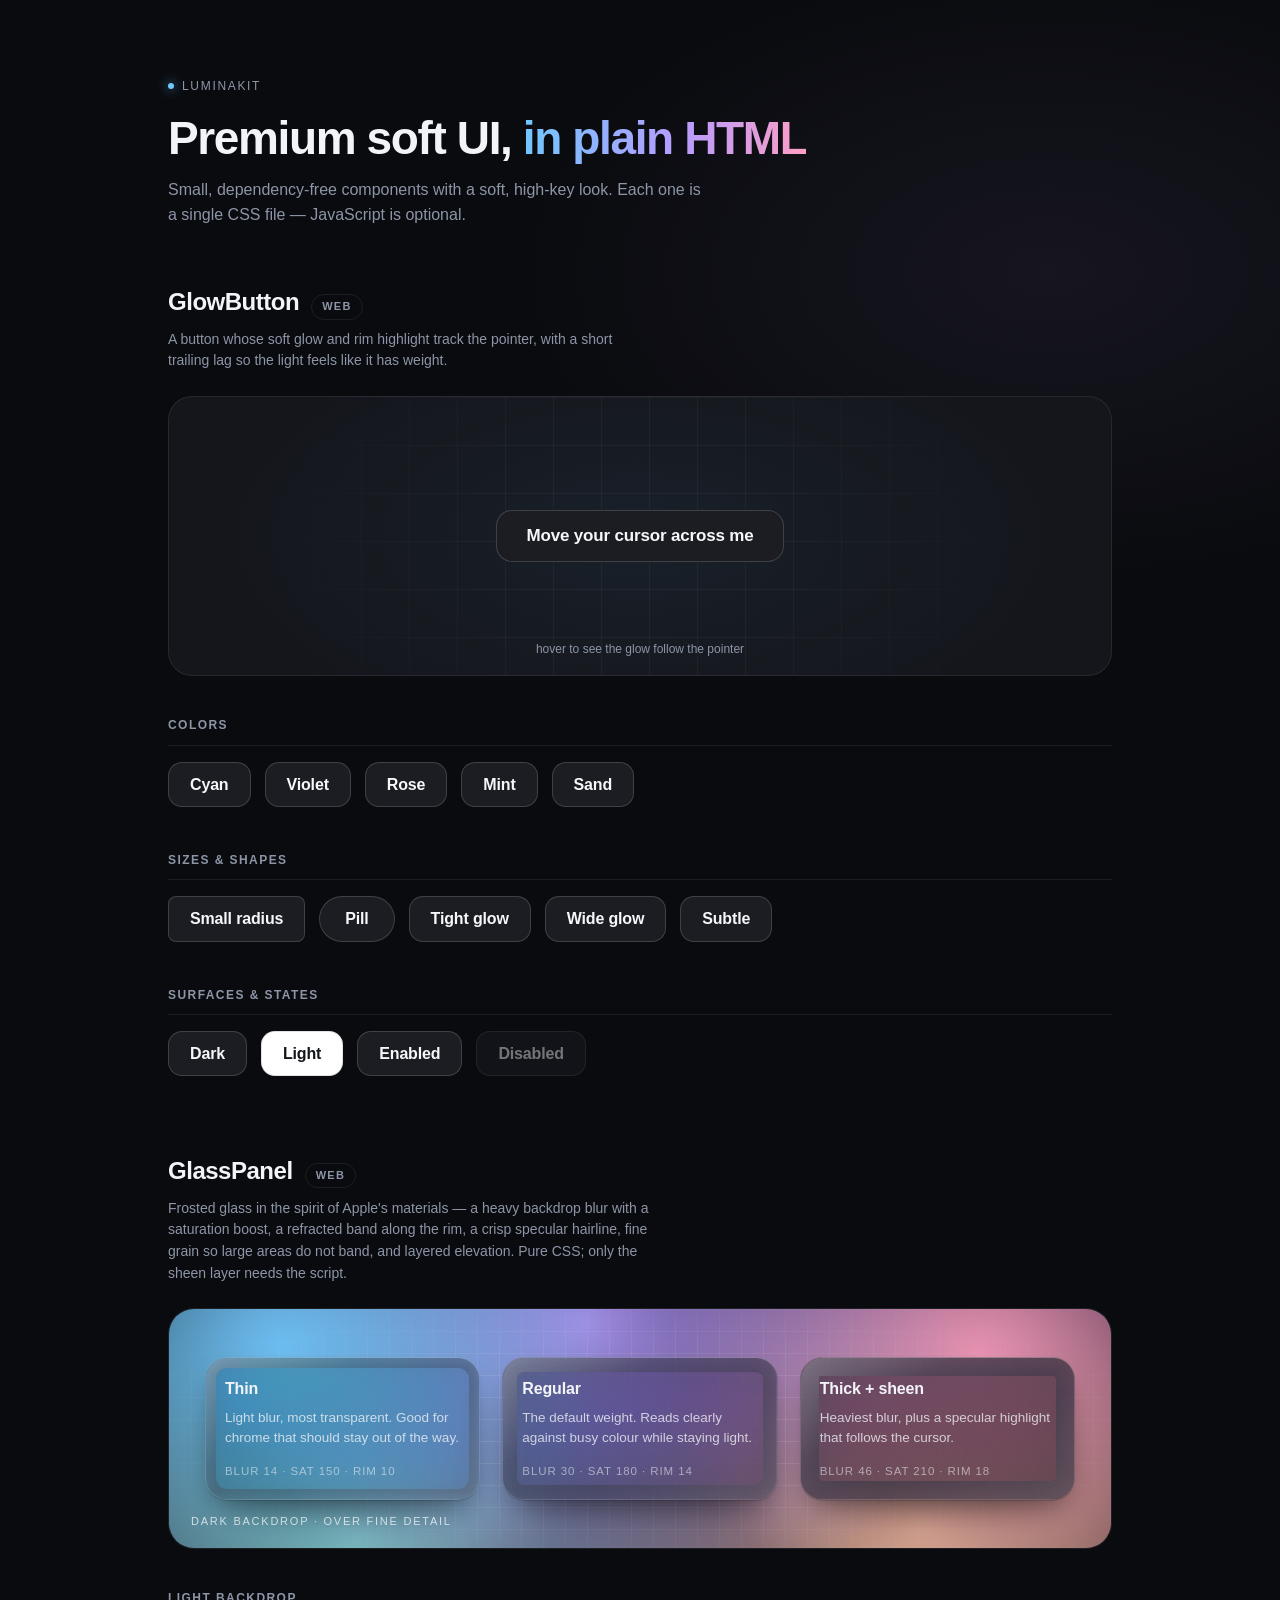
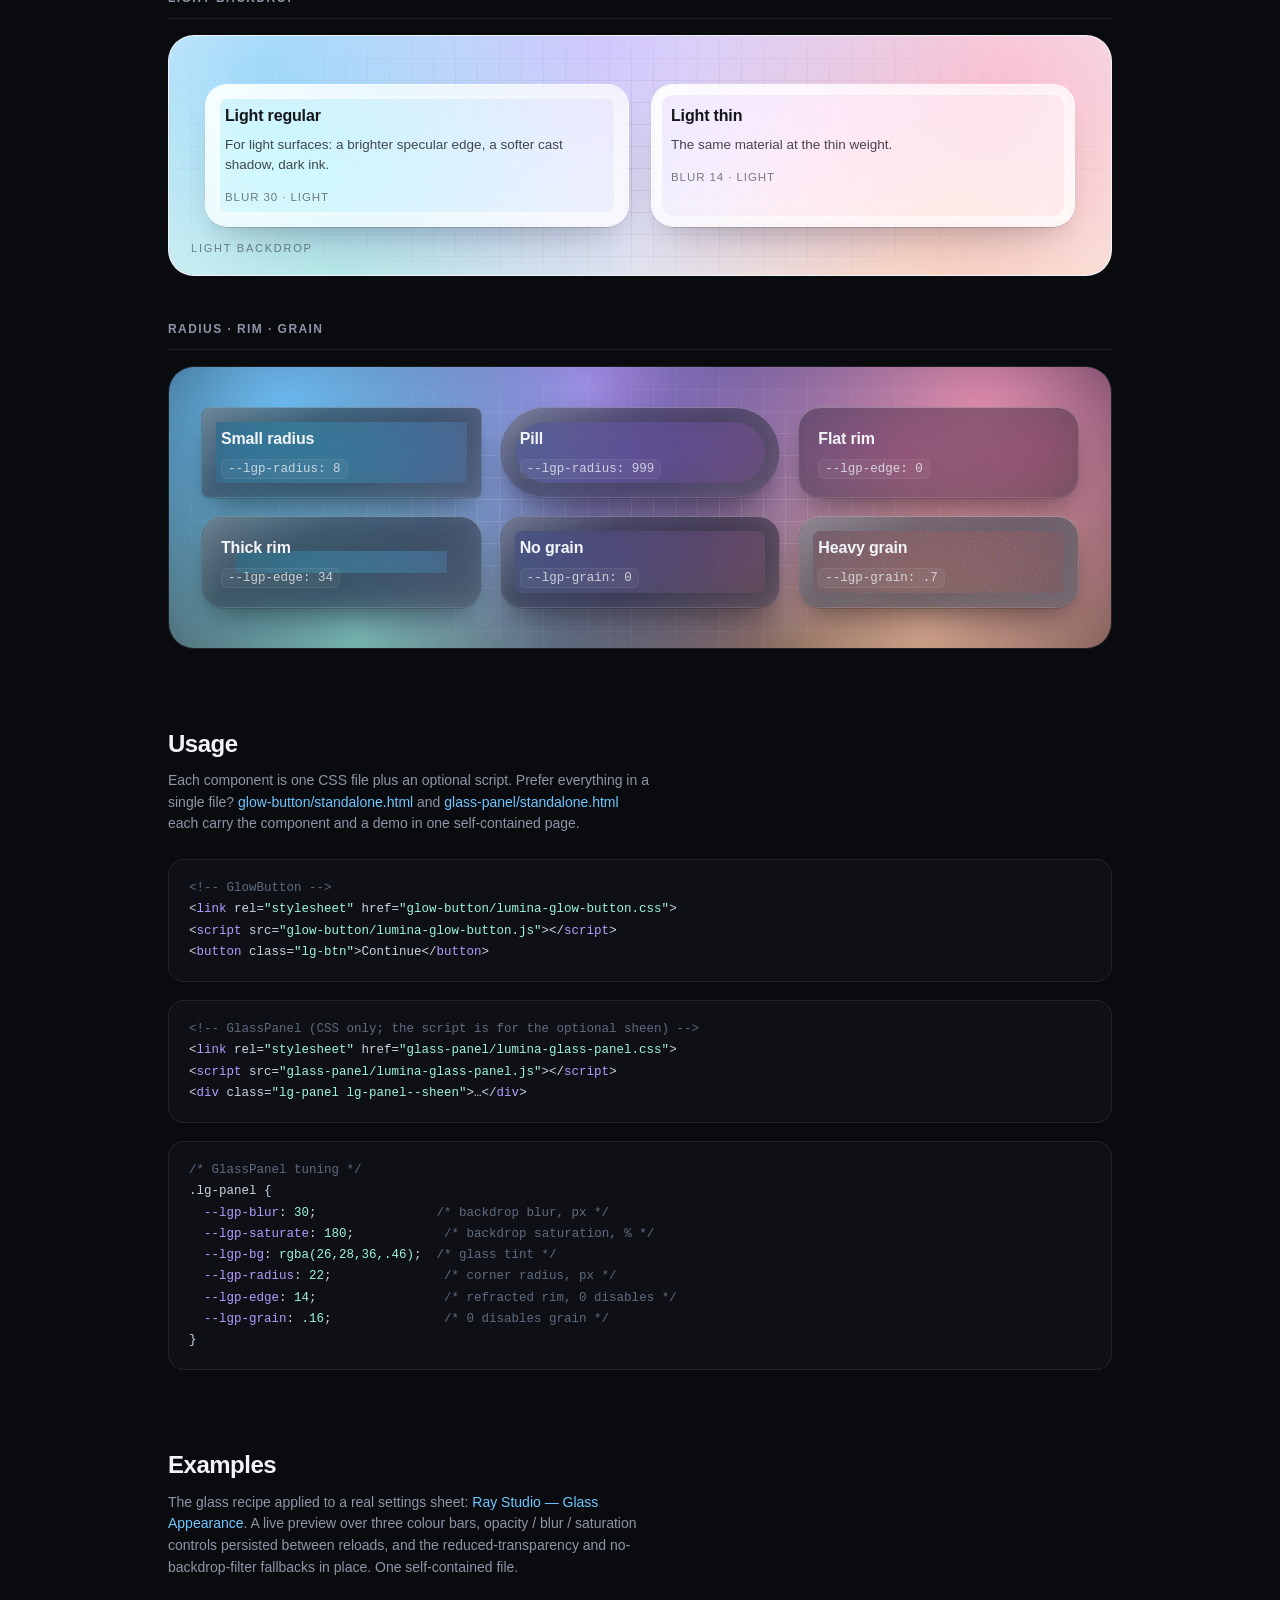
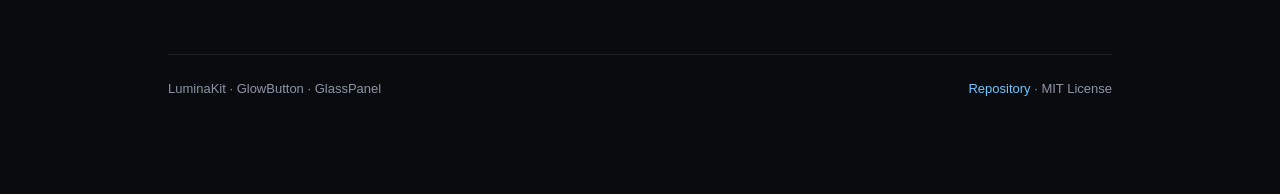
==== commit 62521b47: "docs(web): add Glass Appearance settings-sheet example An imported, self-contained page that applies" ====
--- a/web/index.html
+++ b/web/index.html
@@ -398,6 +398,18 @@
   <span class="k">--lgp-grain</span>: <span class="s">.16</span>;               <span class="c">/* 0 disables grain */</span>
 }</pre>
     </div>
+  </div>
+
+  <!-- ================= Examples ================= -->
+  <div class="comp">
+    <h2>Examples</h2>
+    <p class="sub">
+      The glass recipe applied to a real settings sheet:
+      <a href="examples/glass-appearance/index.html">Ray Studio — Glass Appearance</a>.
+      A live preview over three colour bars, opacity / blur / saturation controls
+      persisted between reloads, and the reduced-transparency and
+      no-backdrop-filter fallbacks in place. One self-contained file.
+    </p>
   </div>
 
   <footer>
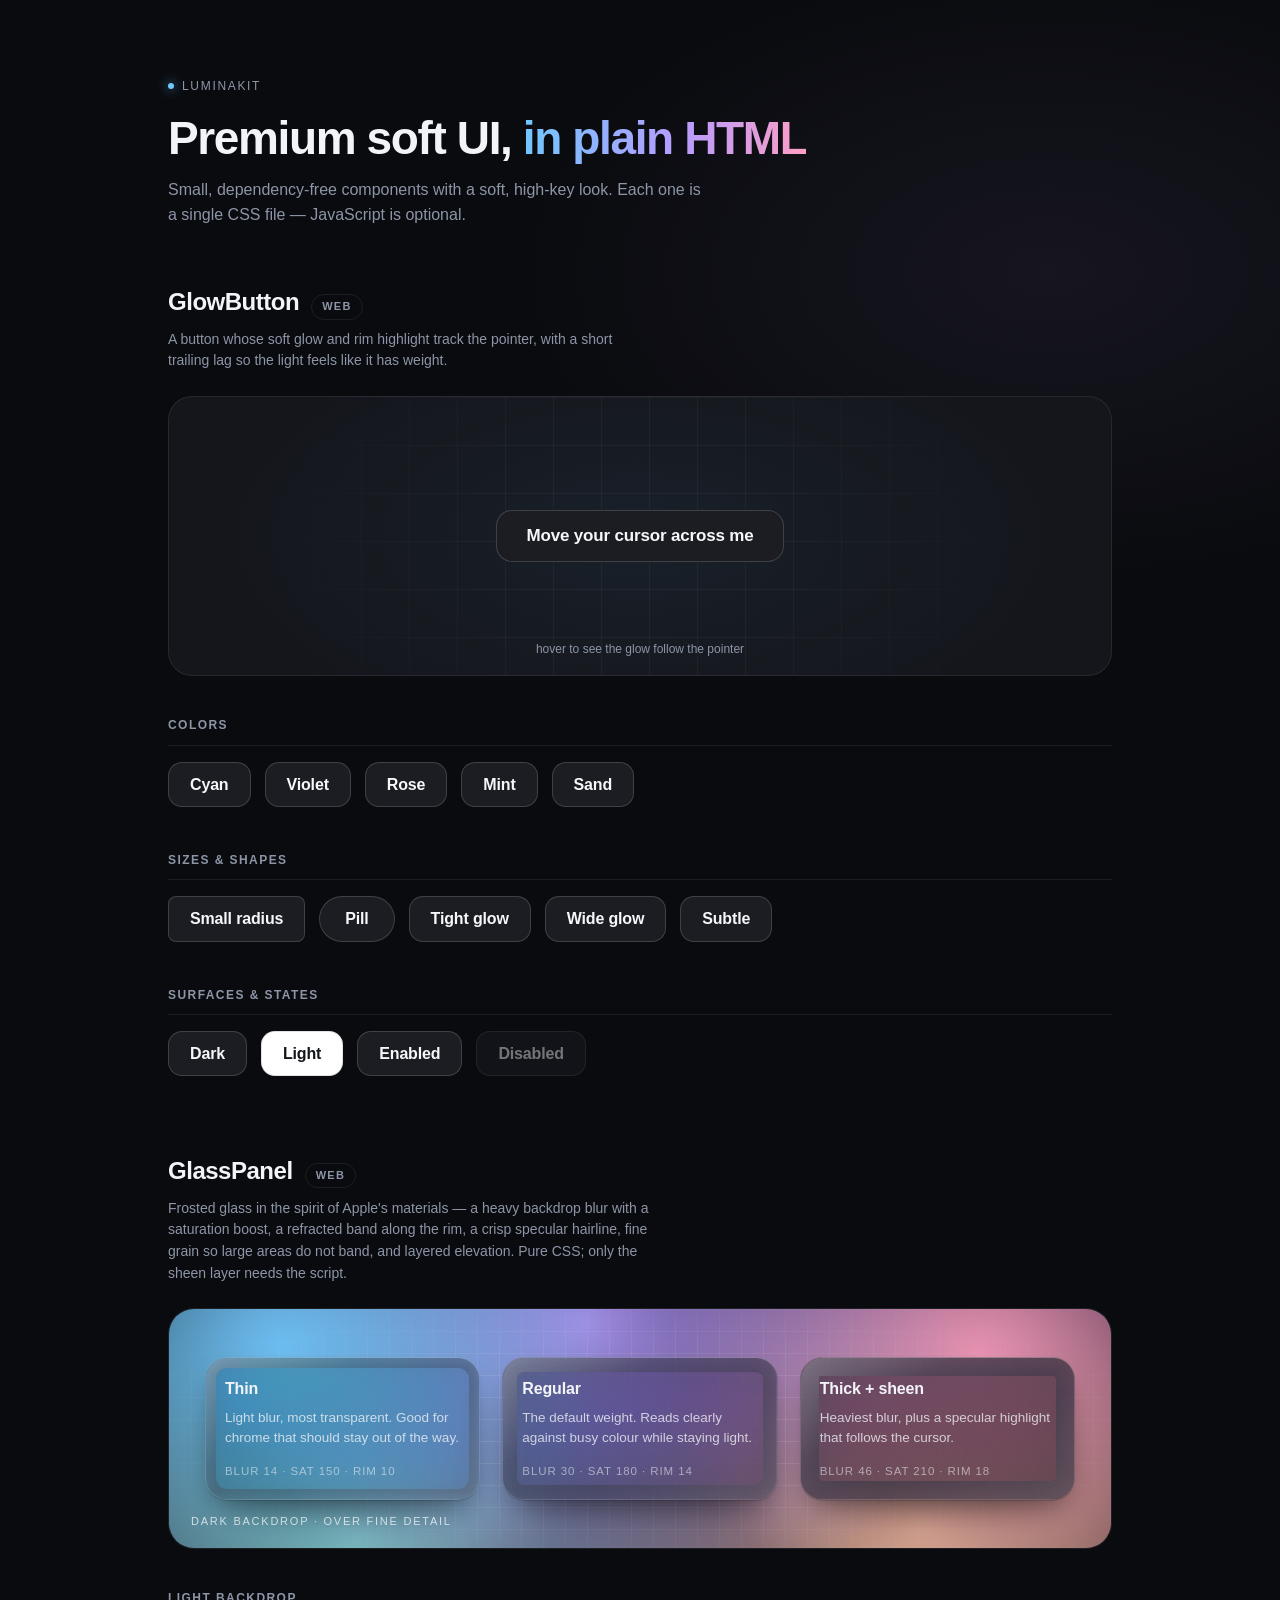
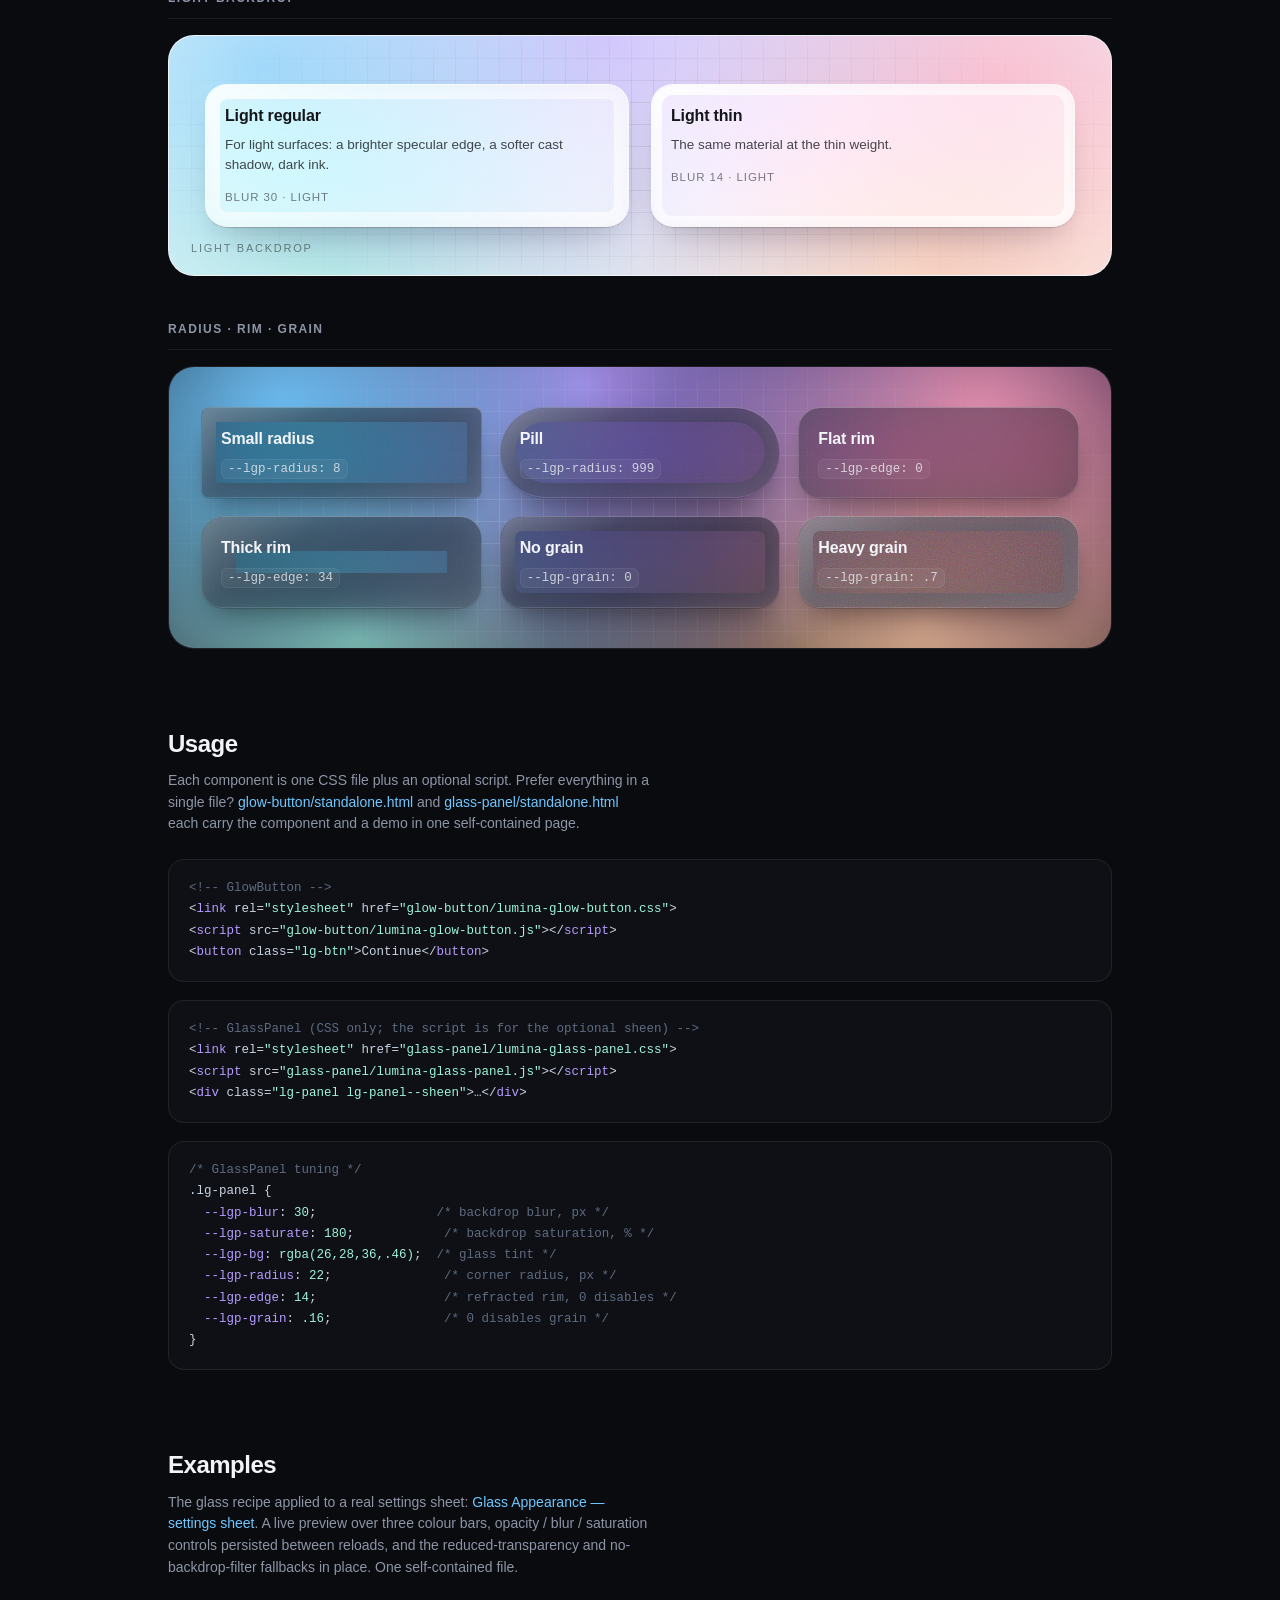
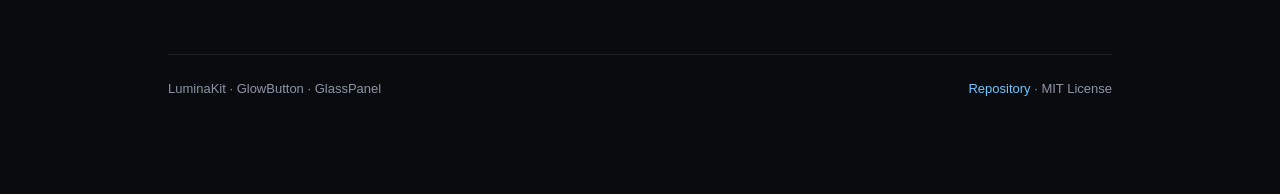
==== commit 19bda6fd: "docs: drop the Ray Studio naming Nobody knows what "Ray Studio" is, so it just adds a name to explai" ====
--- a/web/index.html
+++ b/web/index.html
@@ -405,7 +405,7 @@
     <h2>Examples</h2>
     <p class="sub">
       The glass recipe applied to a real settings sheet:
-      <a href="examples/glass-appearance/index.html">Ray Studio — Glass Appearance</a>.
+      <a href="examples/glass-appearance/index.html">Glass Appearance — settings sheet</a>.
       A live preview over three colour bars, opacity / blur / saturation controls
       persisted between reloads, and the reduced-transparency and
       no-backdrop-filter fallbacks in place. One self-contained file.
